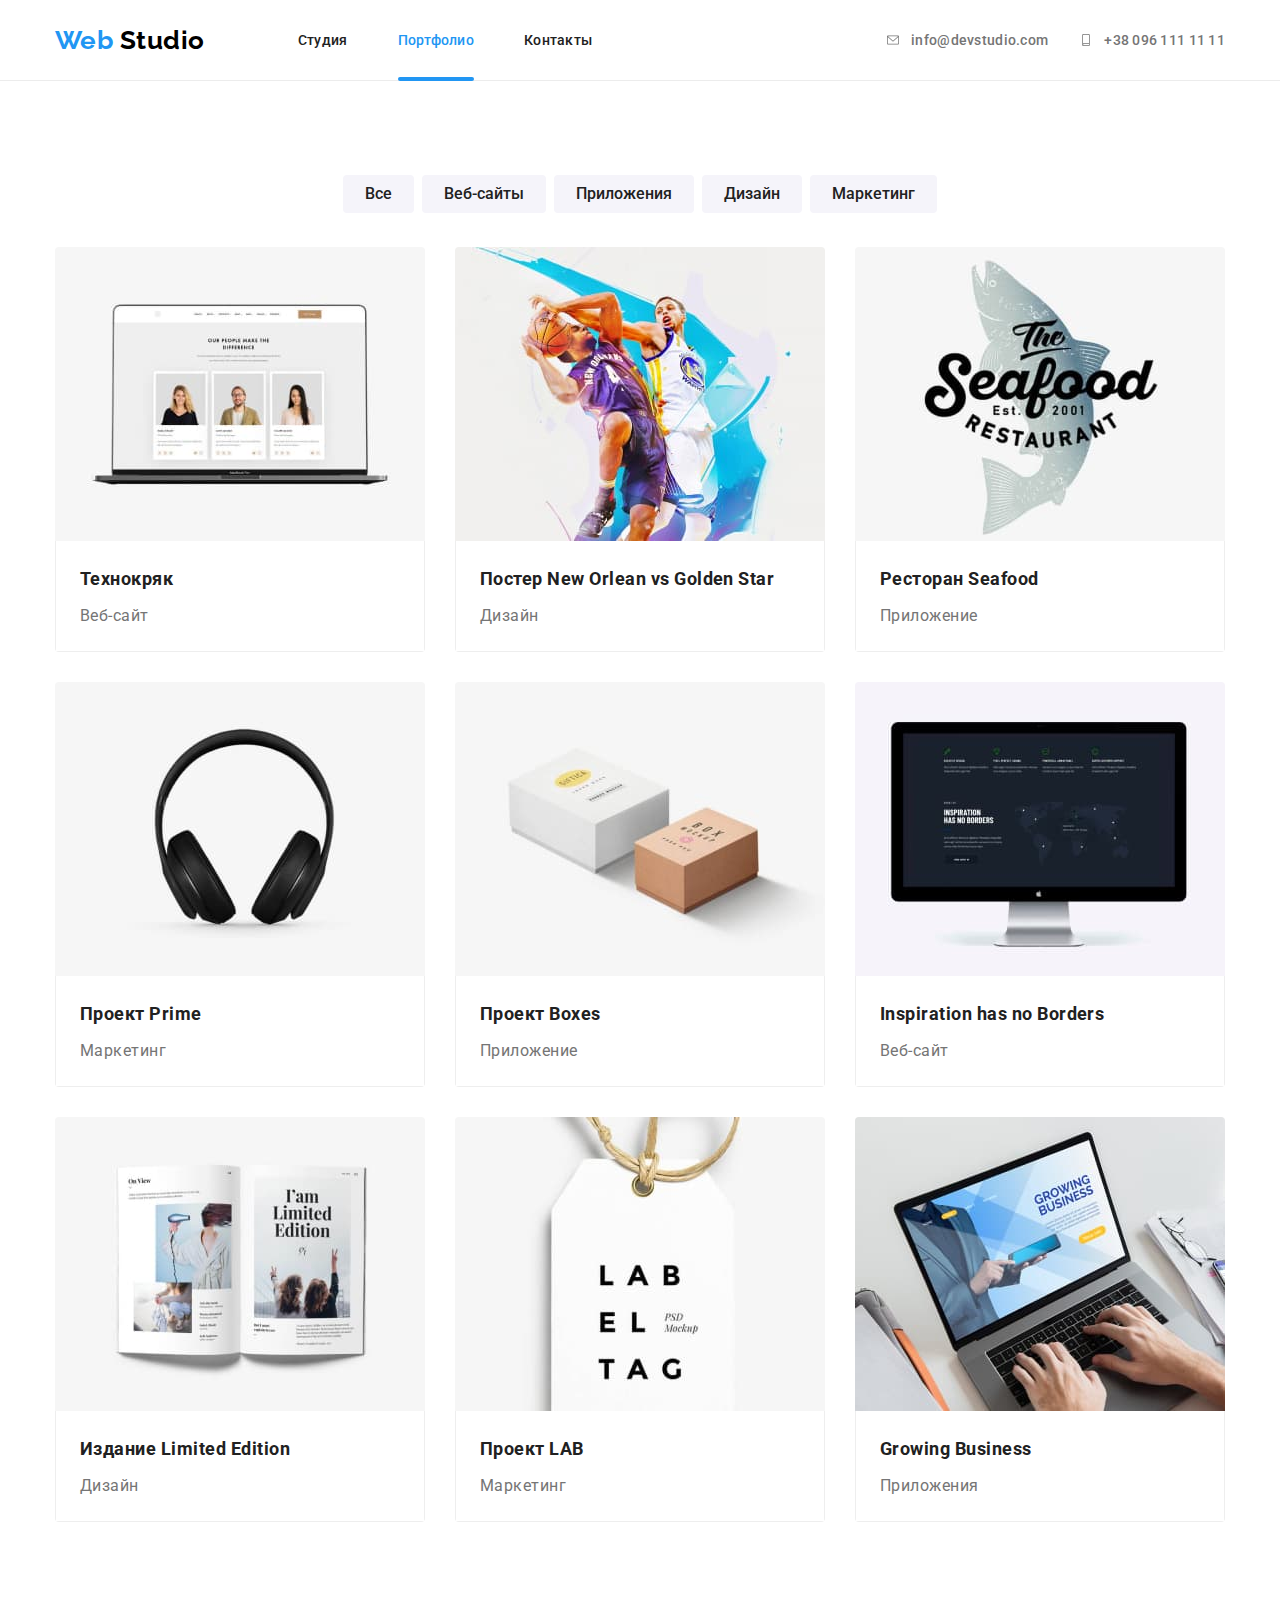
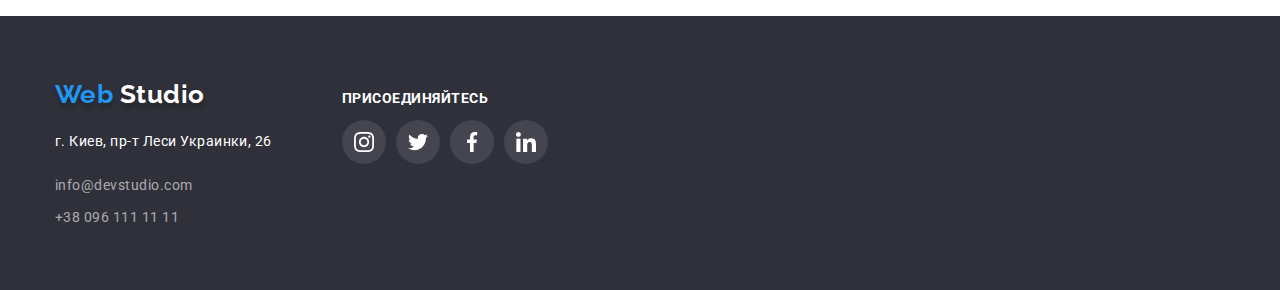
==== portfolio.html @ f33484fe "it is temporary" ====
<!DOCTYPE html>
<html lang="ru">
	<head>
		<meta charset="UTF-8" />
		<meta name="viewport" content="width=device-width, initial-scale=1.0" />
		<meta http-equiv="X-UA-Compatible" content="ie=edge" />
		<title>Portfolio Web Studio</title>
		<!-- <link rel="stylesheet" href="./css/normalize.css" /> -->
		<link rel="stylesheet" href="./css/normalize.css" />
		<link rel="stylesheet" href="./css/style.css" />
		<link
			href="https://fonts.googleapis.com/css2?family=Raleway:wght@700&family=Roboto:wght@400;500;700;900&display=swap"
			rel="stylesheet"
		/>
		<link rel="stylesheet" href="https://cdnjs.cloudflare.com/ajax/libs/animate.css/4.1.1/animate.min.css" />
	</head>
	</head>
	<body>
		<!---================== Header ==================--->
		<header class="header-section">
			<div class="container">
				<nav class="maine-nav">
					<a href="index.html" class="logo">
						<span class="logo-accent">Web</span>
						Studio
					</a>
					<!---==================Info ==================--->
					<ul class="site-nav list">
						<li>
							<a href="index.html" class="link">Студия</a>
						</li>
						<li>
							<a href="portfolio.html" class="link current">Портфолио</a>
						</li>
						<li>
							<a href="/" aria-label="Контакты" class="link">Контакты</a>
						</li>
					</ul>

					<!---================== Contact ==================--->
					<address class="address">
						<ul class="address list">
							<li class="address-item">
								<!-- <img src="./img/nav-adress/envelope-hover.svg" alt="mailto" /> -->
								<a href="mailto:info@devstudio.com" target="_blank" rel="noopener noreferrer" class="link">
									<svg class="address-item-icon envelope-hover" width="16" height="12">
										<use href="./img/iconmoon/sprite.svg#icon-envelope-hover"></use>
									</svg>
									info@devstudio.com
								</a>
							</li>
							<li class="address-item">
								<!-- <img src="./img/nav-adress/smartphone.svg" alt="phone" /> -->
								<a href="tel:+380961111111" target="_blank" rel="noopener noreferrer" class="link">
									<svg class="address-item-icon" width="16" height="12">
										<use href="./img/iconmoon/sprite.svg#icon-smartphone"></use>
									</svg>
									+38 096 111 11 11
								</a>
							</li>
						</ul>
					</address>
				</nav>
			</div>
		</header>

		<!--===================Saite nav===================-->
		<main>
			<section class="portfolio section">
				<div class="container">
					<h1 class="visually-hidden">Портфолио</h1>
					<ul class="portfolio-filter list">
						<li><button type="button" class="portfolio-button">Все</button></li>
						<li><button type="button" class="portfolio-button">Веб-сайты</button></li>
						<li><button type="button" class="portfolio-button">Приложения</button></li>
						<li><button type="button" class="portfolio-button">Дизайн</button></li>
						<li><button type="button" class="portfolio-button">Маркетинг</button></li>
					</ul>

					<!----project hero---->
					<ul class="portfolio-projects list">
						<li class="portfolio-card">
							<a class="portfolio-card-link link" href="#" target="_blank" rel="noopener noreferrer">
								<div class="overlay-box">
									<img src="./img/portfolio/notebook.jpg" alt="notebook" width="370" height="294" class="link" />
								<div class="overlay-project-information">
									<p class="overlay-project-information-text">
									Технокряк это современная площадка распространения коронавируса. Компании используют эту платформу для цифрового шпионажа и атак на защищённые сервера конкурентов.
									</p>
								</div>
								</div>
								<div class="portfolio-project-information">
									<h2>Технокряк</h2>
									<p>Веб-сайт</p>
								</div>
							</a>
						</li>
						<li class="portfolio-card">
							<a class="portfolio-card-link link" href="#" target="_blank" rel="noopener noreferrer">
								<div class="overlay-box">
								<img src="./img/portfolio/poster.jpg" alt="poster" width="370" class="link" />
								<div class="overlay-project-information">
									<p class="overlay-project-information-text">
									Технокряк это современная площадка распространения коронавируса. Компании используют эту платформу для цифрового шпионажа и атак на защищённые сервера конкурентов.
									</p>
								</div>
								</div>
								<div class="portfolio-project-information">
									<h2>
										Постер
										<span lang="en">New Orlean vs Golden Star</span>
									</h2>
									<p>Дизайн</p>
								</div>
							</a>
						</li>
						<li class="portfolio-card">
							<a class="portfolio-card-link link" href="#" target="_blank" rel="noopener noreferrer">
								<div class="overlay-box">
								<img src="./img/portfolio/seafood.jpg" alt="seafood" width="370" class="link" />
								<div class="overlay-project-information">
									<p class="overlay-project-information-text">
									Технокряк это современная площадка распространения коронавируса. Компании используют эту платформу для цифрового шпионажа и атак на защищённые сервера конкурентов.
									</p>
								</div>
								</div>
								<div class="portfolio-project-information">
									<h2>
										Ресторан
										<span lang="en">Seafood</span>
									</h2>
									<p>Приложение</p>
								</div>
							</a>
						</li>
						<li class="portfolio-card">
							<a class="portfolio-card-link link" href="#" target="_blank" rel="noopener noreferrer">
								<div class="overlay-box">
								<img src="./img/portfolio/prime.jpg" alt="prime" width="370" class="link" />
								<div class="overlay-project-information">
									<p class="overlay-project-information-text">
									Технокряк это современная площадка распространения коронавируса. Компании используют эту платформу для цифрового шпионажа и атак на защищённые сервера конкурентов.
									</p>
								</div>
								</div>
								<div class="portfolio-project-information">
									<h2>
										Проект
										<span lang="en">Prime</span>
									</h2>
									<p>Маркетинг</p>
								</div>
							</a>
						</li>
						<li class="portfolio-card">
							<a class="portfolio-card-link link" href="#" target="_blank" rel="noopener noreferrer">
								<div class="overlay-box">
								<img src="./img/portfolio/boxes.jpg" alt="boxes" width="370" class="link" />
								<div class="overlay-project-information">
									<p class="overlay-project-information-text">
									Технокряк это современная площадка распространения коронавируса. Компании используют эту платформу для цифрового шпионажа и атак на защищённые сервера конкурентов.
									</p>
								</div>
								</div>
								<div class="portfolio-project-information">
									<h2>
										Проект
										<span lang="en">Boxes</span>
									</h2>
									<p>Приложение</p>
								</div>
							</a>
						</li>
						<li class="portfolio-card">
							<a class="portfolio-card-link link" href="#" target="_blank" rel="noopener noreferrer">
								<div class="overlay-box">
								<img src="./img/portfolio/solutions.jpg" alt="solutions" width="370" class="link" />
								<div class="overlay-project-information">
									<p class="overlay-project-information-text">
									Технокряк это современная площадка распространения коронавируса. Компании используют эту платформу для цифрового шпионажа и атак на защищённые сервера конкурентов.
									</p>
								</div>
								</div>
								<div class="portfolio-project-information">
									<h2><span lang="en">Inspiration has no Borders</span></h2>
									<p>Веб-сайт</p>
								</div>
							</a>
						</li>
						<li class="portfolio-card">
						<a class="portfolio-card-link link" href="#" target="_blank" rel="noopener noreferrer">
								<div class="overlay-box">
								<img src="./img/portfolio/limited.jpg" alt="limited-edition" width="370" class="link" />
							<div class="overlay-project-information">
									<p class="overlay-project-information-text">
									Технокряк это современная площадка распространения коронавируса. Компании используют эту платформу для цифрового шпионажа и атак на защищённые сервера конкурентов.
									</p>
								</div>
								</div>
								<div class="portfolio-project-information">
									<h2>
										Издание
										<span lang="en">Limited Edition</span>
									</h2>
									<p>Дизайн</p>
								</div>
							</a>
						</li>
						<li class="portfolio-card">
						<a class="portfolio-card-link link" href="#" target="_blank" rel="noopener noreferrer">
								<div class="overlay-box">
								<img src="./img/portfolio/lab.jpg" alt="project-lab" width="370" class="link" />
								<div class="overlay-project-information">
									<p class="overlay-project-information-text">
									Технокряк это современная площадка распространения коронавируса. Компании используют эту платформу для цифрового шпионажа и атак на защищённые сервера конкурентов.
									</p>
								</div>
								</div>
								<div class="portfolio-project-information">
									<h2>
										Проект
										<span lang="en">LAB</span>
									</h2>
									<p>Маркетинг</p>
								</div>
							</a>
						</li>
						<li class="portfolio-card">
							<a class="portfolio-card-link link" href="#" target="_blank" rel="noopener noreferrer">
								<div class="overlay-box">
								<img src="./img/portfolio/growing.jpg" alt="g0rowing-business" width="370" class="link" />
								<div class="overlay-project-information">
									<p class="overlay-project-information-text">
									Технокряк это современная площадка распространения коронавируса. Компании используют эту платформу для цифрового шпионажа и атак на защищённые сервера конкурентов.
									</p>
								</div>
								</div>
								<div class="portfolio-project-information">
									<h2>
										<span lang="en">Growing Business</span>
									</h2>
									<p>Приложения</p>
								</div>
							</a>
						</li>
					</ul>
				</div>
			</section>
		</main>
		<!--============= Footer ==============-->
		<footer class="footer-section">
			<div class="container footer-flexbox">
				<div class="footer-information footer-flexbox">
					<div class="footer-contacts-block">
						<a href="index.html" class="footer-logo">
							<span class="footer-logo-accent">Web</span>
							Studio
						</a>

						<!---============ Address =============--->
						<address class="footer-adress location-adress">
							<p>г. Киев, пр-т Леси Украинки, 26</p>
						</address>

						<address class="footer-adress">
							<ul class="footer-contacts list">
								<li class="footer-contacts adress">
									<a href="mailto:info@devstudio.com" target="_blank" rel="noopener noreferrer" class="link">
										info@devstudio.com
									</a>
								</li>

								<li class="footer-contacts adress">
									<a href="tel:+380961111111" class="link">+38 096 111 11 11</a>
								</li>
							</ul>
						</address>
					</div>
					<div class="footer-contacts-block">
						<p class="call-to-action">присоединяйтесь</p>
						<ul class="footer-contacts-social-link list">
							<li class="footer-social-links-item">
								<a href="" class="link">
									<img src="./img/footer-social-link/instagram.svg" alt="" />
								</a>
							</li>
							<li class="footer-social-links-item">
								<a href="" class="link">
									<img src="./img/footer-social-link/twitter.svg" alt="" />
								</a>
							</li>
							<li class="footer-social-links-item">
								<a href="" class="link">
									<img src="./img/footer-social-link/facebook.svg" alt="" />
								</a>
							</li>
							<li class="footer-social-links-item">
								<a href="" class="link">
									<img src="./img/footer-social-link/linkedin.svg" alt="" />
								</a>
							</li>
						</ul>
					</div>
				</div>
			</div>
		</footer>
		<script src="./js/modal.js"></script>
	</body>
</html>
---- css/style.css ----
/* цвет основного текста #757575 */
/* вторичный цвет текста rgba(117, 117, 117, 1) */
/* цвет текста для футер-адрес rgba(255, 255, 255, 0.6 */
/* цвет фона футер #2F303A */
/* цвет фона вторичный #F5F4FA */
/* белый #FFFFFF */
/* черный #000000 */
/* jbsfHzdCypFgKQ8 */

:root {
	--card-shadow: 0px 2px 1px -1px rgba(0, 0, 0, 0.2),
    0px 1px 1px 0px rgba(0, 0, 0, 0.14), 0px 1px 3px 0px rgba(0, 0, 0, 0.12);
	
	--bg-color-overlay: #C4C4C4;
	--primary-title-color: #212121;
	--primary-text-color: rgba(117, 117, 117, 1);
	--primary-white-color: #ffffff;
	--primary-black-color: #000000;
	--secondary-bg-color: #f5f4fa;
	--footer-bg-color: #2f303a;
	--accent-color: #2196f3;
	--primary-icons-color: #afb1b8;
	--card-set-gap: 20px;
	--start-color: blue;
 	--end-color: red;
	--bg-overlay: rgba(47, 48, 58, 0.4);
	--portfolio-card-shadow: 0px 1px 1px rgba(0, 0, 0, 0.12), 0px 4px 4px rgba(0, 0, 0, 0.06), 1px 4px 6px rgba(0, 0, 0, 0.16);

	/* 
	   RB4vGKR9mpfhzQS
	   32S8547r 
	*/
}

/* =====================Global css properties===================== */
html {
	box-sizing: border-box;
}

*,
*::before,
*::after {
	box-sizing: inherit;
}

/* =====================body===================== */
body {
	font-family: "Roboto", sans-serif;
	letter-spacing: 0.03em;
	scroll-behavior: smooth;
	color: var(--primary-title-color);
	background-color: var(--primary-white-color);
}

/* =====================Rules for reseting properties===================== */
.link {
	text-decoration: none;
}

.list {
	margin: 0;
	padding: 0;
	list-style: none;
}

.section {
	padding-top: 94px;
	padding-bottom: 94px;
}


/* =====================Container===================== */
.container {
	width: 1200px;
	padding-right: 15px;
	padding-left: 15px;
	margin-right: auto;
	margin-left: auto;
	/* outline: 2px solid green; */
}

/* =====================Logo Web===================== */
.logo {
	font-family: Raleway;
	font-style: normal;
	font-weight: 700;
	font-size: 26px;
	line-height: 1.192;
	margin-right: 93px;
	/* outline: 1px solid green; */

	/* identical to box height */
	text-decoration: none;
	color: var(--primary-black-color);
	/* shadow btn */
	animation-duration: 1000ms;
	animation-iteration-count: 1;
}

.logo:hover {
	text-shadow: 0px 4px 4px rgba(0, 0, 0, 0.25);
}

.logo-accent {
	color: var(--accent-color);
}

/* =====================Navigation site===================== */

.header-section {
	border-bottom: 1px solid #ececec;
}

.header-section {
		/* position: fixed;
		width: 100%;
		background-color: rgba(226, 226, 226, 0.5);
		z-index: 1; */
}
/* =====================Nav-Header===================== */
.maine-nav {
	display: flex;
	align-items: center;
}

.maine-nav a {
	margin-bottom: 0;
}

.site-nav .link {
	display: block;
	padding-top: 32px;
 	padding-bottom: 32px;
	
	font-weight: 500;
	font-size: 14px;
	line-height: 1.142;
	letter-spacing: 0.02em;

	color: var(--primary-title-color);
	transition: color 250ms cubic-bezier(0.4, 0, 0.2, 1);
	animation-duration: 1000ms;
	animation-iteration-count: 1;
}

.site-nav {
	display: flex;
	
}

.site-nav .current {
	position: relative;
	color: var(--accent-color);
}

.site-nav .current::after {
	content: " ";
	position: absolute;
	bottom: -1px;
	left: 0;
	width: 100%;
	height: 4px;
	border-radius: 2px;

	background-color: var(--accent-color);
	
}

.site-nav li:not(:last-child) {
	margin-right: 50px;
}

.site-nav .link:hover,
.site-nav .link:focus {
	color: var(--accent-color);
	cursor: pointer;
}


/* =====================Adress site=====================  */
.address a {
	display: inline-flex;
	align-items: center;
	padding-top: 32px;
	padding-bottom: 32px;

	font-family: Roboto;
	font-style: normal;
	font-weight: 500;
	font-size: 14px;
	line-height: 1.142;
	letter-spacing: 0.02em;
	/* outline: 1px solid rgb(74, 165, 0); */
	
	transition: color 250ms cubic-bezier(0.4, 0, 0.2, 1);
	color: var(--primary-text-color);
}

.address-item-icon {
	fill: currentColor;
	margin-right: 10px;
	
}


.address {
	display: flex;
	margin-left: auto;
}


.address .list li:not(:last-child) {
	margin-right: 30px;
}

.address-item .link:hover,
.address-item .link:focus {
	color: var(--accent-color);
	cursor: pointer;	
}

/* ===================Hero-section=================== */

.hero-section {
	text-align: center;
}
.hero-section img {
	display: block;
}

.overlay {
	max-width: 1600px;
	height: 600px;
	margin-left: auto;
	margin-right: auto;
	background-color: var(--bg-color-overlay);
	background-image: linear-gradient(
	to right,
	var(--bg-overlay),
	var(--bg-overlay)),
	url("../img/img-overlay/head-img.jpg");
	background-repeat: no-repeat;
	background-position: center;
	background-size: cover;
	filter: drop-shadow(0px 4px 4px rgba(0, 0, 0, 0.25));
}

.hero-flexbox {
	display: flex;
	align-items: center;
}

.hero-title {	
	margin-right: auto;
	margin-left: auto;
	margin-top: 0;
	margin-bottom: 30px;
	max-width: 696px;


	font-family: Roboto;
	font-style: normal;
	font-weight: 900;
	font-size: 44px;
	line-height: 1.363;

	/* or 136% */
	letter-spacing: 0.06em;
	text-transform: uppercase;

	/* text-shadow: 0px 4px 4px rgba(0, 0, 0, 0.25); */

	color: var(--primary-white-color);
}

/* ====================Hero-button==================== */
.hero-button {
	font-family: Roboto;
	font-style: normal;
	font-weight: 700;
	font-size: 16px;
	line-height: 1.875;

	/* identical to box height, or 187% */
	letter-spacing: 0.06em;

	border: transparent;
	transition: transform 250ms cubic-bezier(0.4, 0, 0.2, 1);
	cursor: pointer;

	color: var(--primary-white-color);
}

.hero-button {
	padding-top: 10px;
	padding-right: 32px;
	padding-bottom: 10px;
	padding-left: 32px;

	box-shadow: 0px 4px 4px rgba(0, 0, 0, 0.15);
	border-radius: 4px;
	background: var(--accent-color);

	min-width: 200px;
	min-height: 50px;
}

/* ====================visually-hidden==================== */
.visually-hidden {
	position: absolute !important;
	clip: rect(1px 1px 1px 1px);
	/* IE6, IE7 */
	clip: rect(1px, 1px, 1px, 1px);
	padding: 0 !important;
	border: 0 !important;
	height: 1px !important;
	width: 1px !important;
	overflow: hidden;
}



/* ==================================Features==================== */
/* ==================================Advantages-features==================== */

.section-advantages {
	padding-top: 94px;
}

.advantages-features {
	display: flex;
	flex-wrap: wrap;
}

.advantages-info {
	margin-right: 30px;
	
}

.advantages-info {
	width: calc((100% - 30px * 3) / 4);
}

.advantages-icon {
	width: 70px;
	height: 70px;
}

.advantages-icon-place {
	display: flex;
	align-items: center;
	justify-content: center;
	border-radius: 4px;

	width: 270px;
	height: 120px;
	
	background-color: var(--secondary-bg-color);
	filter: drop-shadow(0px 2px 2px rgba(0, 0, 0, 0.20));
}

.advantages-info h3 {

	margin-top: 30px;
	margin-bottom: 10px;

	font-family: Roboto;
	font-style: normal;
	font-weight: 700;
	font-size: 14px;
	line-height: 1.142;
	text-transform: uppercase;

	color: var(--primary-title-color);
}
.advantages-info p {
	margin-top: 0;
	margin-bottom: 0;

	font-weight: 400;
	font-size: 14px;
	line-height: 1.714;

	/* or 171% */

	color: var(--primary-text-color);
}
.advantages-info:nth-child(4n) {
	margin-right: 0;
}

/* ===============Duties link==============  */
.duties .title-attachment {

	margin-top: 0;
	margin-bottom: 50px;
	font-weight: 700;
	font-size: 36px;
	line-height: 1.167;
	text-align: center;

	color: var(--primary-title-color);

}

.title-attachment {
	margin-top: 0;
	margin-bottom: 50px;

	font-weight: 700;
	font-size: 36px;
	line-height: 1.167;
	text-align: center;
	

	color: var(--primary-title-color);

}

.duties-work {
	display: flex;
	flex-wrap: wrap;
}

.duties-solutions {
	margin-right: 30px;
}

.duties-solutions:nth-child(3n) {
	margin-right: 0;
}
.duties-solutions:nth-last-child(-n + 3) {
	margin-bottom: 0;	
}

/* ===================Our team==================== */
.section-our-team {
	background: var(--secondary-bg-color);
}


.team-member-information {
	padding-top: 30px;
	padding-bottom: 30px;
}

.our-team-personal {
	display: flex;
	flex-wrap: wrap;
}
/* ===================Our team card==================== */
.our-team-card:not(:nth-child(4n)) {
	margin-right: 30px;
}
.our-team-card {
	width: calc((100% - 30px * 3) / 4);
	border-radius: 0px 0px 4px 4px;;
	background: var(--primary-white-color);
	box-shadow: 0px 1px 3px rgba(0, 0, 0, 0.12), 0px 1px 1px rgba(0, 0, 0, 0.14), 0px 2px 1px rgba(0, 0, 0, 0.2);
}

.our-team-card h3 {
	font-family: Roboto;													
	font-style: 400;
	font-weight: 500;
	font-size: 16px;
	line-height: 1.187;

	/* identical to box height */
	text-align: center;

	color: var(--primary-title-color);
}

.our-team-card h3 {
	margin-top: 0;
	margin-bottom: 10px;
}

.our-team-card img {
	display: block;
}

.our-team-card p {
	font-weight: 400;
	font-size: 16px;
	line-height: 1.187;

	/* identical to box height */
	text-align: center;

	color: var(--primary-text-color);
}

.our-team-card p {
	margin-top: 0;
	margin-bottom: 16px;
}

/* ==============Our-team-title============== */
.our-team-title {
	margin-top: 0;
	margin-bottom: 50px;
	font-family: Roboto;
	font-style: normal;
	font-weight: 700;
	font-size: 36px;
	line-height: 1.167;
	text-align: center;
	color: var(--primary-title-color);
}

/* ===============Our-team-social-link=============== */
.our-team-social-link {
	display: flex;
	justify-content: center;
	border-radius: 50%;
}

.our-team-social-link-icon {
	fill: currentColor;
}

.our-team-social-link-list {
	margin-right: 10px;
	
}

.our-team-social-link-list:nth-child(4n) {
	margin-right: 0;
}

/* ============Social-link-list============ */
.social-link-list-svg {
	display: flex;
	justify-content: center;
	align-items: center;
	flex-wrap: wrap;

	color: var(--primary-icons-color);
	background-color: var(--primary-white-color);
	width: 44px;
	height: 44px;
	border-radius: 50px;
	transition: color 250ms cubic-bezier(0.4, 0, 0.2, 1), background-color 250ms cubic-bezier(0.4, 0, 0.2, 1);
}

.social-link-list-svg:hover,
.social-link-list-svg:focus {
	background-color: var(--accent-color);
	color: var(--primary-white-color);
	width: 44px;
	height: 44px;
	border-radius: 50px;
	transition: 0.2s;
}


/* =====================Regular-customers===================== */

.regular-customers-section {
	padding-top: 95px;
	padding-bottom: 91px;
}

.regular-customers-blank img {
	display: block;
}

.regular-customers-blank a:hover,
.regular-customers-blank a:focus {
	color: var(--accent-color);
	border-color: var(--accent-color);
	
}

.regular-customers-blank a {
	display: flex;
	justify-content: center;
	align-items: center;
	width: 170px;
	height: 90px;
	color: var(--primary-icons-color);
	
	transition: color 250ms cubic-bezier(0.4, 0, 0.2, 1);
	border-radius: 4px;
	border: 1px solid var(--primary-icons-color);
}

.regular-customers-blank-list-linked {
	fill: currentColor;
}

.regular-customers-section-title {
	margin-top: 0;
	margin-bottom: 50px;
	font-weight: 700;
	font-size: 36px;
	line-height: 1.166;

	text-align: center;

	color: var(--primary-title-color);
}

.regular-customers-blank {
	display: flex;
	flex-wrap: wrap;
}

.regular-customers-blank li {
	width: calc((100% - 30px * 5) / 6 );
}

.regular-customers-blank li:not(:nth-child(6n)) {
	margin-right: 30px;
}

/* =====================Footer===================== */
.footer-section {
	display: block;
	padding-top: 60px;
	padding-bottom: 60px;
	background-color: var(--footer-bg-color);
}

.footer-information {
	display: flex;
	align-items: baseline;
}
.footer-contacts-block {
	/* width: calc((100% - 30px) / 2); */
	margin-right: 70px;
}
/* =====================footer logo===================== */
.footer-logo {
	display: block;
	font-family: Raleway;
	font-style: normal;
	font-weight: 700;
	font-size: 26px;
	line-height: 1.192;
	text-decoration: none;
	
	margin-bottom: 20px;

	/* identical to box height */
	text-shadow: 0px 4px 4px rgba(0, 0, 0, 0.25);
	color: var(--primary-white-color);
}
.footer-logo-accent {
	
	color: var(--accent-color);
}

.footer-logo:hover,
.footer-logo:focus {
	text-shadow: 0px 4px 4px var(--accent-color);
}


/* ======================Footer background====================== */

.footer-social-links-item:not(:last-child) {
	margin-right: 10px;
}

.footer-contacts-social-link img {
	display: block;
}
.footer-contacts-social-link {
	display: flex;
}

.footer-contacts-social-link a {
	justify-content: center;
	align-items: center;
	display: flex;
	width: 44px;
	height: 44px;
	border-radius: 50%;

	transition: color 250ms cubic-bezier(0.4, 0, 0.2, 1), background-color 250ms cubic-bezier(0.4, 0, 0.2, 1);

	background: rgba(255, 255, 255, 0.1);
	color: var(--primary-white-color);
}

.footer-contacts-social-link a:hover,
.footer-contacts-social-link a:focus {
	background: var(--accent-color);
}

.footer-social-links-item-icon {
	fill: currentColor;
}

/* ======================Footer location====================== */
.footer-adress p {
	font-style: normal;
	margin-top: 0;
	margin-bottom: 20px;
	font-weight: 400;
	font-size: 14px;
	line-height: 1.714;

	/* or 171% */
	color: var(--primary-white-color);
}

/* ======================Footer adress====================== */
.footer-contacts .link {
	font-style: normal;
	font-weight: 400;
	font-size: 14px;
	line-height: 1.714;
	transition: color 250ms cubic-bezier(0.4, 0, 0.2, 1), background-color 250ms cubic-bezier(0.4, 0, 0.2, 1);
	/* or 171% */
	color: rgba(255, 255, 255, 0.6);
}
.footer-contacts a:hover,
.footer-contacts a:focus {
	color: var(--accent-color);
}

.footer-contacts li:not(:last-child) {
	margin-bottom: 8px;
}

.call-to-action {
	font-weight: 700;
	font-size: 14px;
	line-height: 16px;
	text-transform: uppercase;
	color: var(--primary-white-color);
}

/*====================== Portfolio-card page ======================*/
/*===================== Section-button =====================*/
.section-button {
	margin-top: 94px;
}

/* ================Portfolio-filter list================ */
.portfolio-filter button {
	padding-top: 6px;
	padding-right: 22px;
	padding-bottom: 6px;
	padding-left: 22px;
	border: transparent;
	border-radius: 4px;

	/* font-family: inherit; */
	font-weight: 500;
	font-size: 16px;
	line-height: 1.62;

	cursor: pointer;
	
	color: var(--primary-title-color);
	background-color: var(--secondary-bg-color);

	border-radius: 4px;	
	transition: color 250ms cubic-bezier(0.4, 0, 0.2, 1), background-color 250ms cubic-bezier(0.4, 0, 0.2, 1), box-shadow 250ms cubic-bezier(0.4, 0, 0.2, 1);
}

.portfolio-filter {
	display: flex;
	justify-content: center;
	margin-bottom: 34px;
}

.portfolio-filter li:not(:last-child) {
	margin-right: 8px;
}

.portfolio-filter button:hover,
.portfolio-filter button:focus {
	box-shadow: 0px 1px 1px rgba(0, 0, 0, 0.12), 0px 4px 4px rgba(0, 0, 0, 0.06), 1px 4px 6px rgba(0, 0, 0, 0.16);

	background-color: var(--accent-color);
	color: var(--primary-white-color);
}


/* ====================Portfolio-card==================== */ 
.portfolio-card {
	overflow: hidden;
	border-radius: 4px;
	
}
.portfolio-card {
	width: calc((100% - 60px) / 3);
	margin-right: 30px;
	margin-bottom: 30px;
	cursor: pointer;
	transition: box-shadow 250ms cubic-bezier(0.4, 0, 0.2, 1);
}
.portfolio-card:nth-child(3n) {
	margin-right: 0;
}
.portfolio-card:nth-last-child(-n + 3) {
	margin-bottom: 0;
}

.portfolio-card:hover,
.portfolio-card:focus-within {
	box-shadow: 0px 1px 1px rgba(0, 0, 0, 0.12), 0px 4px 4px rgba(0, 0, 0, 0.06), 1px 4px 6px rgba(0, 0, 0, 0.16);
}

/* ====================Backdrop==================== */
.modal-backdrop {
	position: fixed;

	top: 0;
	left: 0;

	width: 100%;
	height: 100%;

	background: rgba(0, 0, 0, 0.2);

	opacity: 1;
	transition: opacity 250ms cubic-bezier(0.4, 0, 0.2, 1);
}

.modal-backdrop.is-hidden {
	opacity: 0;
	pointer-events: none;
}

.modal {
	position: absolute;

	top: 50%;
	left: 50%;

	width: 528px;
	height: 581px;

	background-color: var(--primary-white-color);
	box-shadow: 0px 1px 3px rgba(0, 0, 0, 0.12), 0px 1px 1px rgba(0, 0, 0, 0.14), 0px 2px 1px rgba(0, 0, 0, 0.2);
	border-radius: 4px;

	transform: translate(-50%, -50%) scale(1);
	transition: transform 250ms cubic-bezier(0.4, 0, 0.2, 1);
}

.modal-backdrop.is-hidden .modal {
	transform: translate(-50%, -50%) scale(0.9);
}

.close-button {
	position: absolute;
	top: 8px;
	right: 8px;

	width: 30px;
	height: 30px;

	background-color: var(--primary-white-color);
	border: 1px solid rgba(0, 0, 0, 0.1);
	border-radius: 50px;

	cursor: pointer;

	outline: 0;

	transition: background-color 250ms cubic-bezier(0.4, 0, 0.2, 1);
}

.close-button:hover,
.close-button:focus,
.close-button:active {
	background-color: var(--secondary-bg-color);
}

.close-button-icon {
	width: 11px;
	height: 11px;
}


/* ====================Portfolio-projects==================== */

.portfolio-projects {
	display: flex;
	flex-wrap: wrap;
}

.portfolio-project-information {
	padding-left: 24px;
	padding-bottom: 20px;
	padding-right: 24px;
	padding-top: 20px;

	border-right: 1px solid #eeeeee;
	border-bottom: 1px solid #eeeeee;
	border-left: 1px solid #eeeeee;
}

.portfolio-projects img {
	display: block;
	max-width: 100%;
	height: auto;
	/* outline: 1px solid green; */
}

/* ====================Portfolio-project-information==================== */

.portfolio-project-information h2 {
	margin-top: 0;
	margin-bottom: 4px;
	font-weight: 700;
	font-size: 18px;
	line-height: 2;

	/* identical to box height, or 200% */

	color: var(--primary-title-color);
}


.portfolio-project-information p {
	margin-bottom: 0;
	margin-top: 0;
	font-weight: 400;
	font-size: 16px;
	line-height: 1.875;

	/* identical to box height, or 187% */

	color: var(--primary-text-color);

}

/*======================Portfolio - Overlay======================*/

.overlay-box {
	position: relative;

	overflow: hidden;
	width: 100%;	
}

.overlay-project-information-text {
	margin: 0;
}

.overlay-project-information {
	position: absolute;
	top: 0;
	left: 0;

	width: 100%;
	height: 100%;

	display: flex;

	padding: 63px 24px;
	transition: transform 250ms cubic-bezier(0.4, 0, 0.2, 1);
	transform: translateY(100%);

	font-weight: 400;
	font-size: 18px;
	line-height: 1.567;

	color: var(--primary-white-color);
	background-color: rgba(33, 150, 243, 0.9);
}

.portfolio-card .portfolio-card-link:hover .overlay-project-information,
.portfolio-card .portfolio-card-link:focus .overlay-project-information {
	transform: translateY(0);
}
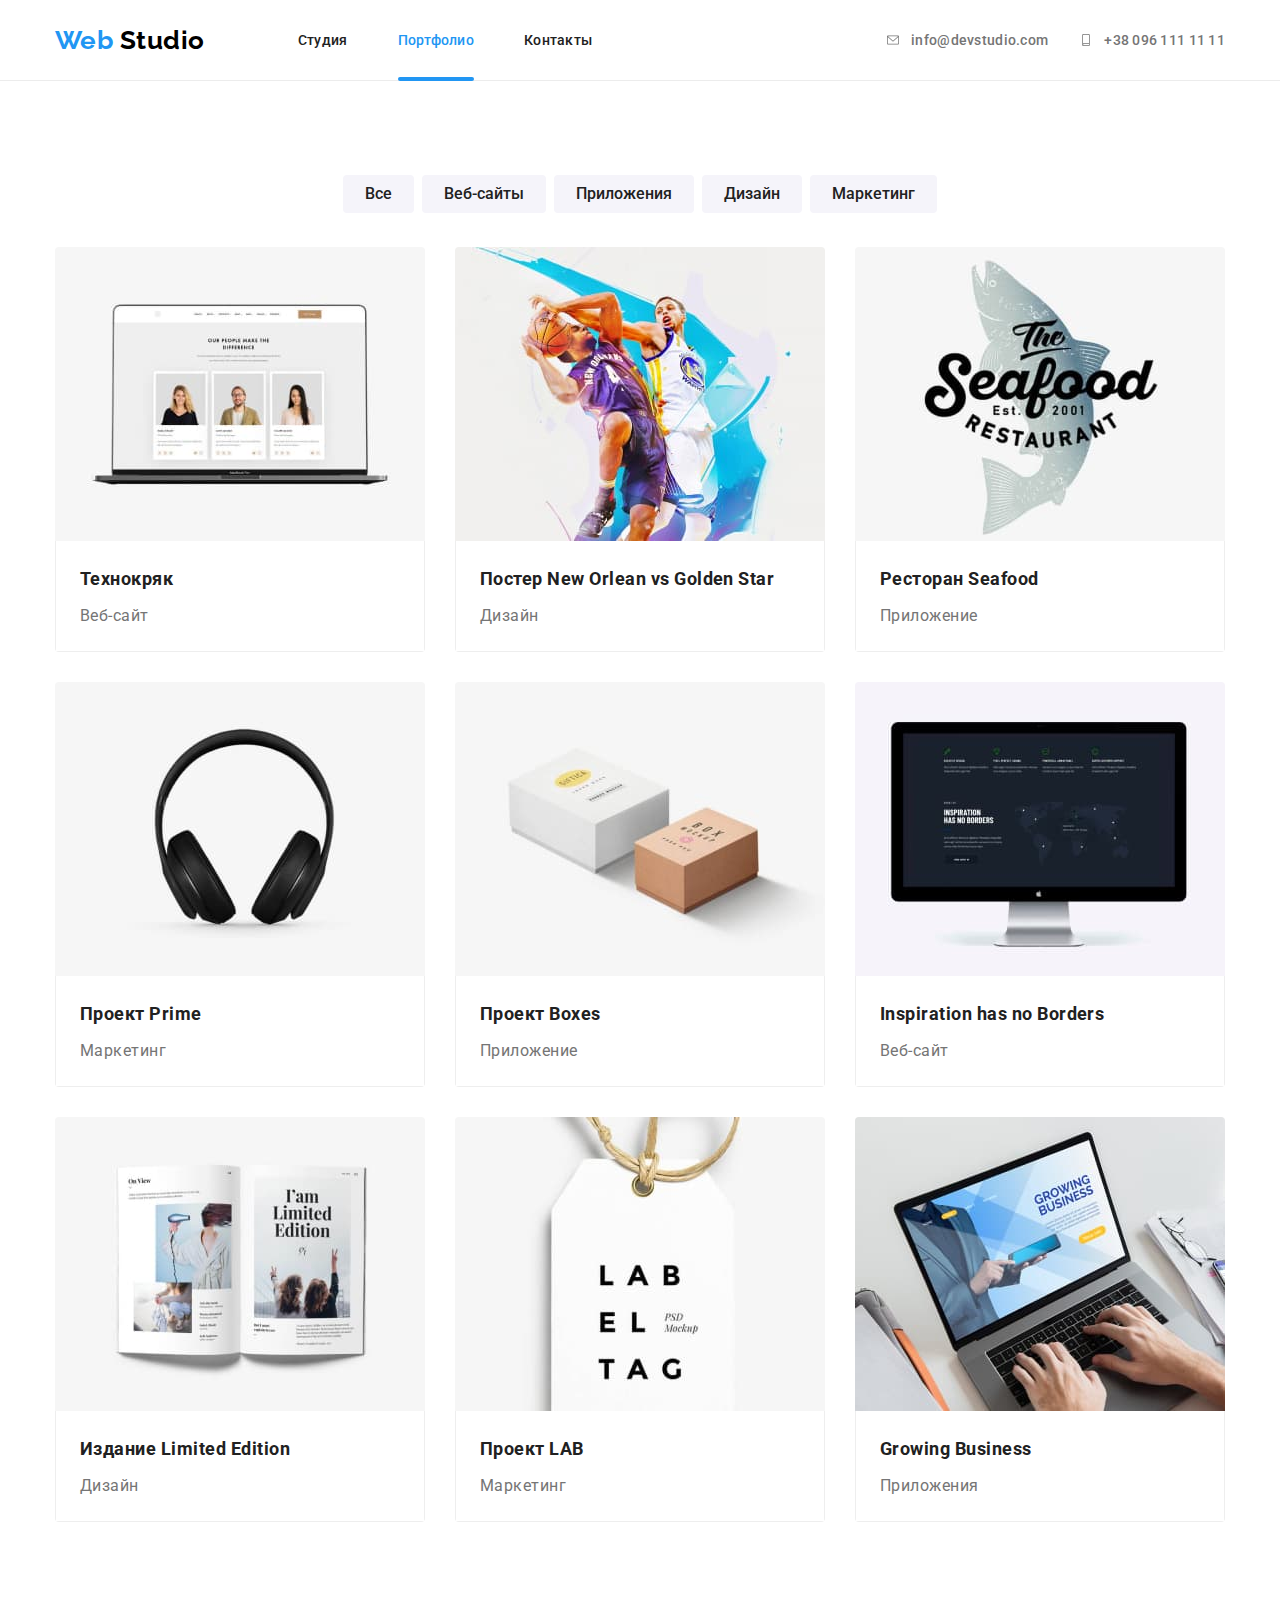
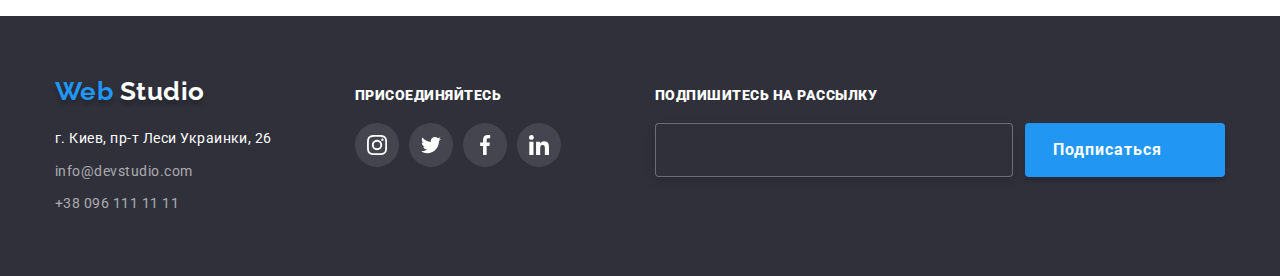
==== commit c1bf4526: "Adding overlay with description for portfolio cards and animation for…" ====
--- a/portfolio.html
+++ b/portfolio.html
@@ -4,36 +4,36 @@
 		<meta charset="UTF-8" />
 		<meta name="viewport" content="width=device-width, initial-scale=1.0" />
 		<meta http-equiv="X-UA-Compatible" content="ie=edge" />
-		<title>Portfolio Web Studio</title>
-		<!-- <link rel="stylesheet" href="./css/normalize.css" /> -->
-		<link rel="stylesheet" href="./css/normalize.css" />
-		<link rel="stylesheet" href="./css/style.css" />
+		<title>Web Studio</title>
 		<link
 			href="https://fonts.googleapis.com/css2?family=Raleway:wght@700&family=Roboto:wght@400;500;700;900&display=swap"
 			rel="stylesheet"
 		/>
+		<link rel="preconnect" href="https://fonts.gstatic.com" />
 		<link rel="stylesheet" href="https://cdnjs.cloudflare.com/ajax/libs/animate.css/4.1.1/animate.min.css" />
-	</head>
+		<!-- <link rel="stylesheet" href="./css/animate.css" /> -->
+		<link rel="stylesheet" href="./css/normalize.css" />
+		<link rel="stylesheet" href="./css/style.css" />
 	</head>
 	<body>
 		<!---================== Header ==================--->
 		<header class="header-section">
 			<div class="container">
 				<nav class="maine-nav">
-					<a href="index.html" class="logo">
+					<a href="index.html" class="logo animate__lightSpeedInRight">
 						<span class="logo-accent">Web</span>
 						Studio
 					</a>
 					<!---==================Info ==================--->
 					<ul class="site-nav list">
 						<li>
-							<a href="index.html" class="link">Студия</a>
+							<a href="index.html" class="animate__lightSpeedInLeft link">Студия</a>
 						</li>
 						<li>
-							<a href="portfolio.html" class="link current">Портфолио</a>
+							<a href="portfolio.html" class="animate__lightSpeedInLeft link current">Портфолио</a>
 						</li>
 						<li>
-							<a href="/" aria-label="Контакты" class="link">Контакты</a>
+							<a href="/" aria-label="Контакты" class="animate__lightSpeedInLeft link">Контакты</a>
 						</li>
 					</ul>
 
@@ -43,7 +43,7 @@
 							<li class="address-item">
 								<!-- <img src="./img/nav-adress/envelope-hover.svg" alt="mailto" /> -->
 								<a href="mailto:info@devstudio.com" target="_blank" rel="noopener noreferrer" class="link">
-									<svg class="address-item-icon envelope-hover" width="16" height="12">
+									<svg class="address-item-icon" width="16" height="12">
 										<use href="./img/iconmoon/sprite.svg#icon-envelope-hover"></use>
 									</svg>
 									info@devstudio.com
@@ -83,11 +83,12 @@
 							<a class="portfolio-card-link link" href="#" target="_blank" rel="noopener noreferrer">
 								<div class="overlay-box">
 									<img src="./img/portfolio/notebook.jpg" alt="notebook" width="370" height="294" class="link" />
-								<div class="overlay-project-information">
-									<p class="overlay-project-information-text">
-									Технокряк это современная площадка распространения коронавируса. Компании используют эту платформу для цифрового шпионажа и атак на защищённые сервера конкурентов.
-									</p>
-								</div>
+									<div class="overlay-project-information">
+										<p class="overlay-project-information-text">
+											Технокряк это современная площадка распространения коронавируса. Компании используют эту платформу
+											для цифрового шпионажа и атак на защищённые сервера конкурентов.
+										</p>
+									</div>
 								</div>
 								<div class="portfolio-project-information">
 									<h2>Технокряк</h2>
@@ -98,12 +99,13 @@
 						<li class="portfolio-card">
 							<a class="portfolio-card-link link" href="#" target="_blank" rel="noopener noreferrer">
 								<div class="overlay-box">
-								<img src="./img/portfolio/poster.jpg" alt="poster" width="370" class="link" />
-								<div class="overlay-project-information">
-									<p class="overlay-project-information-text">
-									Технокряк это современная площадка распространения коронавируса. Компании используют эту платформу для цифрового шпионажа и атак на защищённые сервера конкурентов.
-									</p>
-								</div>
+									<img src="./img/portfolio/poster.jpg" alt="poster" width="370" class="link" />
+									<div class="overlay-project-information">
+										<p class="overlay-project-information-text">
+											Технокряк это современная площадка распространения коронавируса. Компании используют эту платформу
+											для цифрового шпионажа и атак на защищённые сервера конкурентов.
+										</p>
+									</div>
 								</div>
 								<div class="portfolio-project-information">
 									<h2>
@@ -117,12 +119,13 @@
 						<li class="portfolio-card">
 							<a class="portfolio-card-link link" href="#" target="_blank" rel="noopener noreferrer">
 								<div class="overlay-box">
-								<img src="./img/portfolio/seafood.jpg" alt="seafood" width="370" class="link" />
-								<div class="overlay-project-information">
-									<p class="overlay-project-information-text">
-									Технокряк это современная площадка распространения коронавируса. Компании используют эту платформу для цифрового шпионажа и атак на защищённые сервера конкурентов.
-									</p>
-								</div>
+									<img src="./img/portfolio/seafood.jpg" alt="seafood" width="370" class="link" />
+									<div class="overlay-project-information">
+										<p class="overlay-project-information-text">
+											Технокряк это современная площадка распространения коронавируса. Компании используют эту платформу
+											для цифрового шпионажа и атак на защищённые сервера конкурентов.
+										</p>
+									</div>
 								</div>
 								<div class="portfolio-project-information">
 									<h2>
@@ -136,12 +139,13 @@
 						<li class="portfolio-card">
 							<a class="portfolio-card-link link" href="#" target="_blank" rel="noopener noreferrer">
 								<div class="overlay-box">
-								<img src="./img/portfolio/prime.jpg" alt="prime" width="370" class="link" />
-								<div class="overlay-project-information">
-									<p class="overlay-project-information-text">
-									Технокряк это современная площадка распространения коронавируса. Компании используют эту платформу для цифрового шпионажа и атак на защищённые сервера конкурентов.
-									</p>
-								</div>
+									<img src="./img/portfolio/prime.jpg" alt="prime" width="370" class="link" />
+									<div class="overlay-project-information">
+										<p class="overlay-project-information-text">
+											Технокряк это современная площадка распространения коронавируса. Компании используют эту платформу
+											для цифрового шпионажа и атак на защищённые сервера конкурентов.
+										</p>
+									</div>
 								</div>
 								<div class="portfolio-project-information">
 									<h2>
@@ -155,12 +159,13 @@
 						<li class="portfolio-card">
 							<a class="portfolio-card-link link" href="#" target="_blank" rel="noopener noreferrer">
 								<div class="overlay-box">
-								<img src="./img/portfolio/boxes.jpg" alt="boxes" width="370" class="link" />
-								<div class="overlay-project-information">
-									<p class="overlay-project-information-text">
-									Технокряк это современная площадка распространения коронавируса. Компании используют эту платформу для цифрового шпионажа и атак на защищённые сервера конкурентов.
-									</p>
-								</div>
+									<img src="./img/portfolio/boxes.jpg" alt="boxes" width="370" class="link" />
+									<div class="overlay-project-information">
+										<p class="overlay-project-information-text">
+											Технокряк это современная площадка распространения коронавируса. Компании используют эту платформу
+											для цифрового шпионажа и атак на защищённые сервера конкурентов.
+										</p>
+									</div>
 								</div>
 								<div class="portfolio-project-information">
 									<h2>
@@ -174,12 +179,13 @@
 						<li class="portfolio-card">
 							<a class="portfolio-card-link link" href="#" target="_blank" rel="noopener noreferrer">
 								<div class="overlay-box">
-								<img src="./img/portfolio/solutions.jpg" alt="solutions" width="370" class="link" />
-								<div class="overlay-project-information">
-									<p class="overlay-project-information-text">
-									Технокряк это современная площадка распространения коронавируса. Компании используют эту платформу для цифрового шпионажа и атак на защищённые сервера конкурентов.
-									</p>
-								</div>
+									<img src="./img/portfolio/solutions.jpg" alt="solutions" width="370" class="link" />
+									<div class="overlay-project-information">
+										<p class="overlay-project-information-text">
+											Технокряк это современная площадка распространения коронавируса. Компании используют эту платформу
+											для цифрового шпионажа и атак на защищённые сервера конкурентов.
+										</p>
+									</div>
 								</div>
 								<div class="portfolio-project-information">
 									<h2><span lang="en">Inspiration has no Borders</span></h2>
@@ -188,14 +194,15 @@
 							</a>
 						</li>
 						<li class="portfolio-card">
-						<a class="portfolio-card-link link" href="#" target="_blank" rel="noopener noreferrer">
-								<div class="overlay-box">
-								<img src="./img/portfolio/limited.jpg" alt="limited-edition" width="370" class="link" />
-							<div class="overlay-project-information">
-									<p class="overlay-project-information-text">
-									Технокряк это современная площадка распространения коронавируса. Компании используют эту платформу для цифрового шпионажа и атак на защищённые сервера конкурентов.
-									</p>
-								</div>
+							<a class="portfolio-card-link link" href="#" target="_blank" rel="noopener noreferrer">
+								<div class="overlay-box">
+									<img src="./img/portfolio/limited.jpg" alt="limited-edition" width="370" class="link" />
+									<div class="overlay-project-information">
+										<p class="overlay-project-information-text">
+											Технокряк это современная площадка распространения коронавируса. Компании используют эту платформу
+											для цифрового шпионажа и атак на защищённые сервера конкурентов.
+										</p>
+									</div>
 								</div>
 								<div class="portfolio-project-information">
 									<h2>
@@ -207,14 +214,15 @@
 							</a>
 						</li>
 						<li class="portfolio-card">
-						<a class="portfolio-card-link link" href="#" target="_blank" rel="noopener noreferrer">
-								<div class="overlay-box">
-								<img src="./img/portfolio/lab.jpg" alt="project-lab" width="370" class="link" />
-								<div class="overlay-project-information">
-									<p class="overlay-project-information-text">
-									Технокряк это современная площадка распространения коронавируса. Компании используют эту платформу для цифрового шпионажа и атак на защищённые сервера конкурентов.
-									</p>
-								</div>
+							<a class="portfolio-card-link link" href="#" target="_blank" rel="noopener noreferrer">
+								<div class="overlay-box">
+									<img src="./img/portfolio/lab.jpg" alt="project-lab" width="370" class="link" />
+									<div class="overlay-project-information">
+										<p class="overlay-project-information-text">
+											Технокряк это современная площадка распространения коронавируса. Компании используют эту платформу
+											для цифрового шпионажа и атак на защищённые сервера конкурентов.
+										</p>
+									</div>
 								</div>
 								<div class="portfolio-project-information">
 									<h2>
@@ -228,12 +236,13 @@
 						<li class="portfolio-card">
 							<a class="portfolio-card-link link" href="#" target="_blank" rel="noopener noreferrer">
 								<div class="overlay-box">
-								<img src="./img/portfolio/growing.jpg" alt="g0rowing-business" width="370" class="link" />
-								<div class="overlay-project-information">
-									<p class="overlay-project-information-text">
-									Технокряк это современная площадка распространения коронавируса. Компании используют эту платформу для цифрового шпионажа и атак на защищённые сервера конкурентов.
-									</p>
-								</div>
+									<img src="./img/portfolio/growing.jpg" alt="g0rowing-business" width="370" class="link" />
+									<div class="overlay-project-information">
+										<p class="overlay-project-information-text">
+											Технокряк это современная площадка распространения коронавируса. Компании используют эту платформу
+											для цифрового шпионажа и атак на защищённые сервера конкурентов.
+										</p>
+									</div>
 								</div>
 								<div class="portfolio-project-information">
 									<h2>
@@ -277,29 +286,58 @@
 						</address>
 					</div>
 					<div class="footer-contacts-block">
-						<p class="call-to-action">присоединяйтесь</p>
+						<p class="call-to-action">
+							<b>присоединяйтесь</b>
+						</p>
 						<ul class="footer-contacts-social-link list">
 							<li class="footer-social-links-item">
 								<a href="" class="link">
-									<img src="./img/footer-social-link/instagram.svg" alt="" />
+									<svg class="footer-social-links-item-icon" width="20" height="20">
+										<use href="./img/iconmoon/sprite.svg#icon-footer-instagram"></use>
+									</svg>
+									<!-- <img src="./img/footer-social-link/instagram.svg" alt="" /> -->
 								</a>
 							</li>
 							<li class="footer-social-links-item">
 								<a href="" class="link">
-									<img src="./img/footer-social-link/twitter.svg" alt="" />
+									<svg class="footer-social-links-item-icon" width="20" height="20">
+										<use href="./img/iconmoon/sprite.svg#icon-footer-twitter"></use>
+									</svg>
+									<!-- <img src="./img/footer-social-link/twitter.svg" alt="" /> -->
 								</a>
 							</li>
 							<li class="footer-social-links-item">
 								<a href="" class="link">
-									<img src="./img/footer-social-link/facebook.svg" alt="" />
+									<svg class="footer-social-links-item-icon" width="20" height="20">
+										<use href="./img/iconmoon/sprite.svg#icon-footer-facebook"></use>
+									</svg>
+									<!-- <img src="./img/footer-social-link/facebook.svg" alt="" /> -->
 								</a>
 							</li>
 							<li class="footer-social-links-item">
 								<a href="" class="link">
-									<img src="./img/footer-social-link/linkedin.svg" alt="" />
+									<svg class="footer-social-links-item-icon" width="20" height="20">
+										<use href="./img/iconmoon/sprite.svg#icon-footer-linkedin"></use>
+									</svg>
+									<!-- <img src="./img/footer-social-link/linkedin.svg" alt="" /> -->
 								</a>
 							</li>
 						</ul>
+					</div>
+				</div>
+				<div>
+					<div class="footer-information form">
+						<label class="call-to-action" for="footer-input-size">
+							<b>подпишитесь на рассылку</b>
+						</label>
+
+						<form class="js-speaker-form">
+							<label for="mail"></label>
+							<input class="footer-input-size" type="email" name="mail" id="mail" />
+
+							<button class="footer-button" type="submit">Подписаться</button>
+							<br />
+						</form>
 					</div>
 				</div>
 			</div>
--- a/css/style.css
+++ b/css/style.css
@@ -21,16 +21,16 @@
 	--accent-color: #2196f3;
 	--primary-icons-color: #afb1b8;
 	--card-set-gap: 20px;
-	--start-color: blue;
- 	--end-color: red;
 	--bg-overlay: rgba(47, 48, 58, 0.4);
 	--portfolio-card-shadow: 0px 1px 1px rgba(0, 0, 0, 0.12), 0px 4px 4px rgba(0, 0, 0, 0.06), 1px 4px 6px rgba(0, 0, 0, 0.16);
-
+	--transorm-color: color 250ms cubic-bezier(0.4, 0, 0.2, 1);
+	--transition-button-color:  color 250ms cubic-bezier(0.4, 0, 0.2, 1), background-color 250ms cubic-bezier(0.4, 0, 0.2, 1), box-shadow 250ms cubic-bezier(0.4, 0, 0.2, 1);
 	/* 
-	   RB4vGKR9mpfhzQS
+	   RB4vGKR9mpfhzQS#
 	   32S8547r 
 	*/
 }
+
 
 /* =====================Global css properties===================== */
 html {
@@ -41,6 +41,12 @@
 *::before,
 *::after {
 	box-sizing: inherit;
+}
+
+*:focus {
+	outline-color: var(--accent-color);
+	outline-offset: 2px;
+	outline-style: solid;
 }
 
 /* =====================body===================== */
@@ -138,7 +144,7 @@
 	letter-spacing: 0.02em;
 
 	color: var(--primary-title-color);
-	transition: color 250ms cubic-bezier(0.4, 0, 0.2, 1);
+	transition: var(--transorm-color);
 	animation-duration: 1000ms;
 	animation-iteration-count: 1;
 }
@@ -192,7 +198,7 @@
 	letter-spacing: 0.02em;
 	/* outline: 1px solid rgb(74, 165, 0); */
 	
-	transition: color 250ms cubic-bezier(0.4, 0, 0.2, 1);
+	transition: var(--transorm-color);
 	color: var(--primary-text-color);
 }
 
@@ -275,17 +281,19 @@
 
 /* ====================Hero-button==================== */
 .hero-button {
+	display: inline-block;
+	position: relative;
 	font-family: Roboto;
 	font-style: normal;
 	font-weight: 700;
 	font-size: 16px;
 	line-height: 1.875;
-
+	top: 0;
 	/* identical to box height, or 187% */
 	letter-spacing: 0.06em;
 
 	border: transparent;
-	transition: transform 250ms cubic-bezier(0.4, 0, 0.2, 1);
+	transition: var(--transition-button-color);
 	cursor: pointer;
 
 	color: var(--primary-white-color);
@@ -297,12 +305,24 @@
 	padding-bottom: 10px;
 	padding-left: 32px;
 
-	box-shadow: 0px 4px 4px rgba(0, 0, 0, 0.15);
+	box-shadow: 0px 5px 0px black;
 	border-radius: 4px;
 	background: var(--accent-color);
 
 	min-width: 200px;
 	min-height: 50px;
+
+	transition-property: background-color, top, box-shadow;
+  	transition-duration: 250ms;
+
+}
+
+.hero-button:hover,
+.hero-button:focus {
+	background-color: var(--primary-white-color);
+	color: var(--accent-color);
+	top: 2px;
+	box-shadow: 0px 3px 0px black;
 }
 
 /* ====================visually-hidden==================== */
@@ -319,7 +339,6 @@
 }
 
 
-
 /* ==================================Features==================== */
 /* ==================================Advantages-features==================== */
 
@@ -422,6 +441,12 @@
 	flex-wrap: wrap;
 }
 
+.duties-solutions img {
+	display: block;
+	max-width: 100%;
+	height: auto;
+}
+
 .duties-solutions {
 	margin-right: 30px;
 }
@@ -431,6 +456,34 @@
 }
 .duties-solutions:nth-last-child(-n + 3) {
 	margin-bottom: 0;	
+}
+
+.duties-solutions {
+	position: relative;
+}
+
+.duties-solutions h3 {
+	font-style: normal;
+	font-weight: 700;
+	font-size: 14px;
+	line-height: 1.143;
+	text-align: center;
+	text-transform: uppercase;
+	
+	color: rgb(232, 230, 227);
+	background-color: rgba(40, 43, 44, 0.8);
+}
+
+.duties-solutions h3 {
+	position: absolute;
+	bottom: 0;
+	left: 0;
+	right: 0;
+	margin: 0;
+	padding-top: 27px;
+	padding-bottom: 27px;
+	width: 100%;
+	height: 70px;
 }
 
 /* ===================Our team==================== */
@@ -617,21 +670,112 @@
 }
 
 /* =====================Footer===================== */
+
 .footer-section {
-	display: block;
 	padding-top: 60px;
 	padding-bottom: 60px;
 	background-color: var(--footer-bg-color);
 }
 
+.footer-flexbox {
+	display: flex;
+	justify-content: space-between;
+	align-items: baseline
+}
+
+/* =====================Footer-contact-block===================== */
+
+.footer-contacts-block {
+	width: calc((100% - 30px) / 2);
+}
+
+.footer-information:not(:last-child) {
+	margin-right: 30px;
+}
+.footer-contacts-block:not(:last-child) {
+	margin-right: 30px;
+}
 .footer-information {
-	display: flex;
-	align-items: baseline;
-}
-.footer-contacts-block {
-	/* width: calc((100% - 30px) / 2); */
-	margin-right: 70px;
-}
+	width: calc((100% - 30px) / 2);
+}
+
+/* ====================Footer-input-size==================== */
+.footer-input-size {
+	display: block;
+	min-width: 358px;
+	margin-right: 12px;
+	padding: 16px;
+	
+	filter: drop-shadow(0px 4px 4px rgba(0, 0, 0, 0.15));
+	border-radius: 4px;
+	border: 1px solid rgba(255, 255, 255, 0.3);
+
+	background-color: var(--footer-bg-color);
+}
+
+.footer-input-size {
+    font-weight: 400;
+    font-size: 16px;
+    line-height: 1.25;
+    color: rgba(255, 255, 255, 0.6);
+   
+	outline: none;
+	box-shadow: none;
+}
+
+.footer-inform-form {
+	display: flex;
+	justify-content: flex-end;
+}
+
+.js-speaker-form {
+	display: flex;
+}
+
+/* ====================Footer-button-subscribe==================== */
+.footer-button {
+	display: inline-flex;
+	text-align: center;
+	align-items: center;
+	min-width: 200px;
+	min-height: 50px;
+	padding: 10px 28px;
+	border-radius: 4px;
+
+	letter-spacing: 0.06em;
+	font-family: Roboto;
+	font-style: normal;
+	font-weight: 700;
+	font-size: 16px;
+	line-height: 1.875;
+
+/* identical to box height, or 187% */
+	
+	border: transparent;
+	transition: color 250ms cubic-bezier(0.4, 0, 0.2, 1);
+	cursor: pointer;
+
+	color: var(--primary-white-color);
+	background: var(--accent-color);
+	box-shadow: 0px 4px 4px rgba(0, 0, 0, 0.15);
+	border-radius: 4px;
+}
+
+
+.footer-button:hover,
+.footer-button:focus {
+	background-color: var(--primary-white-color);
+	color: var(--accent-color);
+}
+
+.footer-icon-submit {
+	width: 24px;
+	height: 24px;
+	margin-left: 10px;
+	fill: currentColor;
+}
+
+
 /* =====================footer logo===================== */
 .footer-logo {
 	display: block;
@@ -641,9 +785,8 @@
 	font-size: 26px;
 	line-height: 1.192;
 	text-decoration: none;
-	
+	margin-right: 85px;
 	margin-bottom: 20px;
-
 	/* identical to box height */
 	text-shadow: 0px 4px 4px rgba(0, 0, 0, 0.25);
 	color: var(--primary-white-color);
@@ -699,7 +842,7 @@
 .footer-adress p {
 	font-style: normal;
 	margin-top: 0;
-	margin-bottom: 20px;
+	margin-bottom: 9px;
 	font-weight: 400;
 	font-size: 14px;
 	line-height: 1.714;
@@ -727,13 +870,356 @@
 	margin-bottom: 8px;
 }
 
+/*======================= Footer-call-to-action =======================*/
 .call-to-action {
+	display: inline-block;
 	font-weight: 700;
 	font-size: 14px;
 	line-height: 16px;
+
+	margin-top: 0;
+	margin-bottom: 20px;
+
 	text-transform: uppercase;
 	color: var(--primary-white-color);
 }
+
+/* =========================FORM========================= */
+/* =================Form-Title-Info================= */
+.form-title-info {
+	text-align: center;
+	margin: 0;
+	margin-bottom: 12px;
+	font-weight: 700;
+	font-size: 20px;
+	line-height: 1.15;
+	letter-spacing: 0.03em;
+}
+
+/* ====================Backdrop==================== */
+.modal-backdrop {
+	position: fixed;
+
+	top: 0;
+	left: 0;
+
+	width: 100%;
+	height: 100%;
+
+	background: rgba(0, 0, 0, 0.2);
+
+	opacity: 1;
+	transition: opacity 250ms cubic-bezier(0.4, 0, 0.2, 1);
+}
+
+.modal-backdrop.is-hidden {
+	opacity: 0;
+	pointer-events: none;
+}
+
+.modal {
+	position: absolute;
+	width: 528px;
+	height: 581px;	
+	top: 50%;
+	left: 50%;
+
+	width: 528px;
+	height: 581px;
+
+	padding: 40px;
+	background-color: var(--primary-white-color);
+	box-shadow: 0px 1px 3px rgba(0, 0, 0, 0.12), 0px 1px 1px rgba(0, 0, 0, 0.14), 0px 2px 1px rgba(0, 0, 0, 0.2);
+	border-radius: 4px;
+
+	transform: translate(-50%, -50%) scale(1);
+	transition: transform 250ms cubic-bezier(0.4, 0, 0.2, 1);
+}
+
+.modal-backdrop.is-hidden .modal {
+	transform: translate(-50%, -50%) scale(0.9);
+}
+
+/* =================CLOSE-BTN================= */
+.close-button {
+	position: absolute;
+	top: 8px;
+	right: 8px;
+
+	width: 30px;
+	height: 30px;
+
+	background-color: var(--primary-white-color);
+	border: 1px solid rgba(0, 0, 0, 0.1);
+	border-radius: 50px;
+
+	cursor: pointer;
+
+	outline: 0;
+
+	transition: background-color 250ms cubic-bezier(0.4, 0, 0.2, 1);
+}
+
+.close-button:hover,
+.close-button:focus,
+.close-button:active {
+	background-color: var(--secondary-bg-color);
+}
+
+.close-button-icon {
+	width: 20px;
+    height: 24px;
+    margin-left: -4px;
+}
+.close-button-icon:hover, 
+.close-button-icon:focus {
+	fill: var(--accent-color);
+}
+/*========================= Modal-form-input =========================*/
+.modal-form {
+	display: flex;
+	flex-direction: column;
+}
+
+
+.modal-form-input {
+	width: 100%;
+	height: 40px;
+	margin: 0;
+	padding: 11px 11px 11px 40px;
+	
+	font: inherit;
+	box-shadow: none;
+	border: 1px solid rgba(33, 33, 33, 0.2);
+	border-radius: 4px;
+	transition: fill 250ms cubic-bezier(0.4, 0, 0.2, 1), border-color 250ms cubic-bezier(0.4, 0, 0.2, 1);
+}
+
+.modal-form-input:focus-within,
+.comment-field:focus {
+	border-color: var(--accent-color);
+	outline: none;
+}
+
+.modal-form-input:focus + .modal-form-icon {
+	fill: var(--accent-color);
+}
+
+.form-fielde-item {
+	position: relative; 
+}
+
+.comment-field::placeholder {
+	color:rgba(107, 116, 120, 0.5);
+	opacity: 0.5 !important;
+}
+
+.modal-form-icon {
+	position: absolute;
+	display: block;
+	top: 50%;
+	left: 12px;
+	-webkit-transform: translateY(-50%);
+	transform: translateY(-50%);
+	height: 18px;
+	width: 18px;
+	fill: inherit;
+	-webkit-transition: fill 250ms cubic-bezier(0.4, 0, 0.2, 1);
+	transition: fill 250ms cubic-bezier(0.4, 0, 0.2, 1);
+	fill: var(--primary-black-color);
+}
+
+.modal-form-field {
+	display: block;
+	margin-bottom: 4px;
+	/* я */
+	transition: border-color 250ms cubic-bezier(0.4, 0, 0.2, 1);
+}
+
+.modal-form-info {
+	position: relative;
+	display: block;
+	margin-bottom: 4px;
+
+	font-weight: 400;
+	font-size: 12px;
+	line-height: 1.667;
+
+	/* identical to box height */
+	letter-spacing: 0.01em;
+	color: var(--primary-icons-color);
+}
+
+.modal-form-area {
+	display: block;
+	resize: none; 
+	width: 100%;
+	height: 120px;
+	padding: 12px 16px;
+	border: 1px solid rgba(33, 33, 33, 0.2);
+	border-radius: 4px;
+
+	transition: border-color 250ms cubic-bezier(0.4, 0, 0.2, 1);
+}
+
+
+/* =======================CHECKBOX======================= */
+.agreement-block {
+	display: flex;
+	justify-content: center;
+	
+}
+
+.modal-checkbox-user-contract {
+	text-decoration-color: currentcolor;
+	color: rgb(51, 162, 244);
+	font-weight: 400;
+	font-size: 14px;
+	line-height: 1.714;
+	text-decoration-line: underline;
+}
+
+.comment-item {
+	margin-bottom: 20px;
+}
+
+.comment-field::placeholder {
+	font-size: 12px;
+	line-height: 1.16;
+	letter-spacing: 0.01em;
+
+	color: rgba(117, 117, 117, 0.5);
+}
+
+.agreement-block {
+	display: flex;
+	justify-content: center;
+}
+
+.agreement-field {
+	position: relative;
+
+	display: inline-block;
+	margin-bottom: 30px;
+	padding-left: 25px;
+
+	font-size: 14px;
+	line-height: 1.71;
+
+	letter-spacing: 0.03em;
+
+	color: var(--primary-text-color);
+}
+
+.agreement-link {
+	display: inline-block;
+	position: relative;
+	color: var(--accent-color);
+}
+
+.agreement-link::after {
+	content: " ";
+	position: absolute;
+	left: 0;
+	bottom: 5px;
+
+	width: 100%;
+	height: 1px;
+	background-color: var(--accent-color);
+}
+
+.checkbox {
+	position: absolute;
+
+	/* -webkit-appearance: none;
+	-moz-appearace: none;
+	appearace: none */
+
+	height: 1px;
+	width: 1px;
+	overflow: hidden;
+	clip: rect(0 0 0 0);
+}
+
+/* Custom checkbox as background image (Makeev's video) */
+
+/* .icon-checkbox {
+	position: absolute;
+	top: 50%;
+	left: 0;
+	transform: translateY(-50%);
+	width: 16px;
+	height: 15px;
+	background-image: url(../images/icons/empty-checkbox.svg);
+	transition: background-image 250ms cubic-bezier(0.4, 0, 0.2, 1);
+}
+.checkbox:checked + .icon-checkbox {
+	background-image: url(../images/icons/checked-checkbox.svg);
+} */
+
+/* Custom checkbox via CSS and svg check icon (Sasha's video and homework description) */
+
+.icon-checkbox {
+	position: absolute;
+	top: 50%;
+	left: 0;
+	transform: translateY(-50%);
+	width: 16px;
+	height: 15px;
+
+	border: 2px solid var(--primary-black-color);
+	border-radius: 2px;
+	background-color: var(--primary-white-color);
+
+	transition: background-color 250ms cubic-bezier(0.4, 0, 0.2, 1), border 250ms cubic-bezier(0.4, 0, 0.2, 1);
+}
+
+.checkbox:checked + .icon-checkbox {
+	background-image: url(../img/nav-adress/check_on.svg);
+	background-size: contain;
+	background-color: var(--accent-color);
+	background-origin: border-box;
+	border: transparent;
+}
+
+.checkbox:focus + .icon-checkbox {
+	outline: 1px solid var(--accent-color);
+	outline-offset: 5px;
+}
+
+/* ==============MODAL-BTN============== */
+.modal-form-btn {
+	display: block;
+	margin: 0 auto;
+	padding-top: 10px;
+	padding-right: 32px;
+	padding-bottom: 10px;
+	padding-left: 32px;
+	
+	background: var(--accent-color);
+	transition: var(--transition-button-color);
+	min-width: 200px;
+	min-height: 50px;
+}
+
+.modal-form-btn {
+	font-weight: 700;
+	font-size: 16px;
+	line-height: 1.875;
+	box-shadow: 0px 4px 4px rgba(0, 0, 0, 0.15);
+	border-radius: 4px;
+	text-align: center;
+	letter-spacing: 0.06em;
+	color: var(--primary-white-color);
+}
+
+.modal-form-btn:hover,
+.modal-form-btn:focus {
+	background-color: var(--primary-white-color);
+	color: var(--accent-color);
+	
+}
+
 
 /*====================== Portfolio-card page ======================*/
 /*===================== Section-button =====================*/
@@ -808,79 +1294,6 @@
 	box-shadow: 0px 1px 1px rgba(0, 0, 0, 0.12), 0px 4px 4px rgba(0, 0, 0, 0.06), 1px 4px 6px rgba(0, 0, 0, 0.16);
 }
 
-/* ====================Backdrop==================== */
-.modal-backdrop {
-	position: fixed;
-
-	top: 0;
-	left: 0;
-
-	width: 100%;
-	height: 100%;
-
-	background: rgba(0, 0, 0, 0.2);
-
-	opacity: 1;
-	transition: opacity 250ms cubic-bezier(0.4, 0, 0.2, 1);
-}
-
-.modal-backdrop.is-hidden {
-	opacity: 0;
-	pointer-events: none;
-}
-
-.modal {
-	position: absolute;
-
-	top: 50%;
-	left: 50%;
-
-	width: 528px;
-	height: 581px;
-
-	background-color: var(--primary-white-color);
-	box-shadow: 0px 1px 3px rgba(0, 0, 0, 0.12), 0px 1px 1px rgba(0, 0, 0, 0.14), 0px 2px 1px rgba(0, 0, 0, 0.2);
-	border-radius: 4px;
-
-	transform: translate(-50%, -50%) scale(1);
-	transition: transform 250ms cubic-bezier(0.4, 0, 0.2, 1);
-}
-
-.modal-backdrop.is-hidden .modal {
-	transform: translate(-50%, -50%) scale(0.9);
-}
-
-.close-button {
-	position: absolute;
-	top: 8px;
-	right: 8px;
-
-	width: 30px;
-	height: 30px;
-
-	background-color: var(--primary-white-color);
-	border: 1px solid rgba(0, 0, 0, 0.1);
-	border-radius: 50px;
-
-	cursor: pointer;
-
-	outline: 0;
-
-	transition: background-color 250ms cubic-bezier(0.4, 0, 0.2, 1);
-}
-
-.close-button:hover,
-.close-button:focus,
-.close-button:active {
-	background-color: var(--secondary-bg-color);
-}
-
-.close-button-icon {
-	width: 11px;
-	height: 11px;
-}
-
-
 /* ====================Portfolio-projects==================== */
 
 .portfolio-projects {
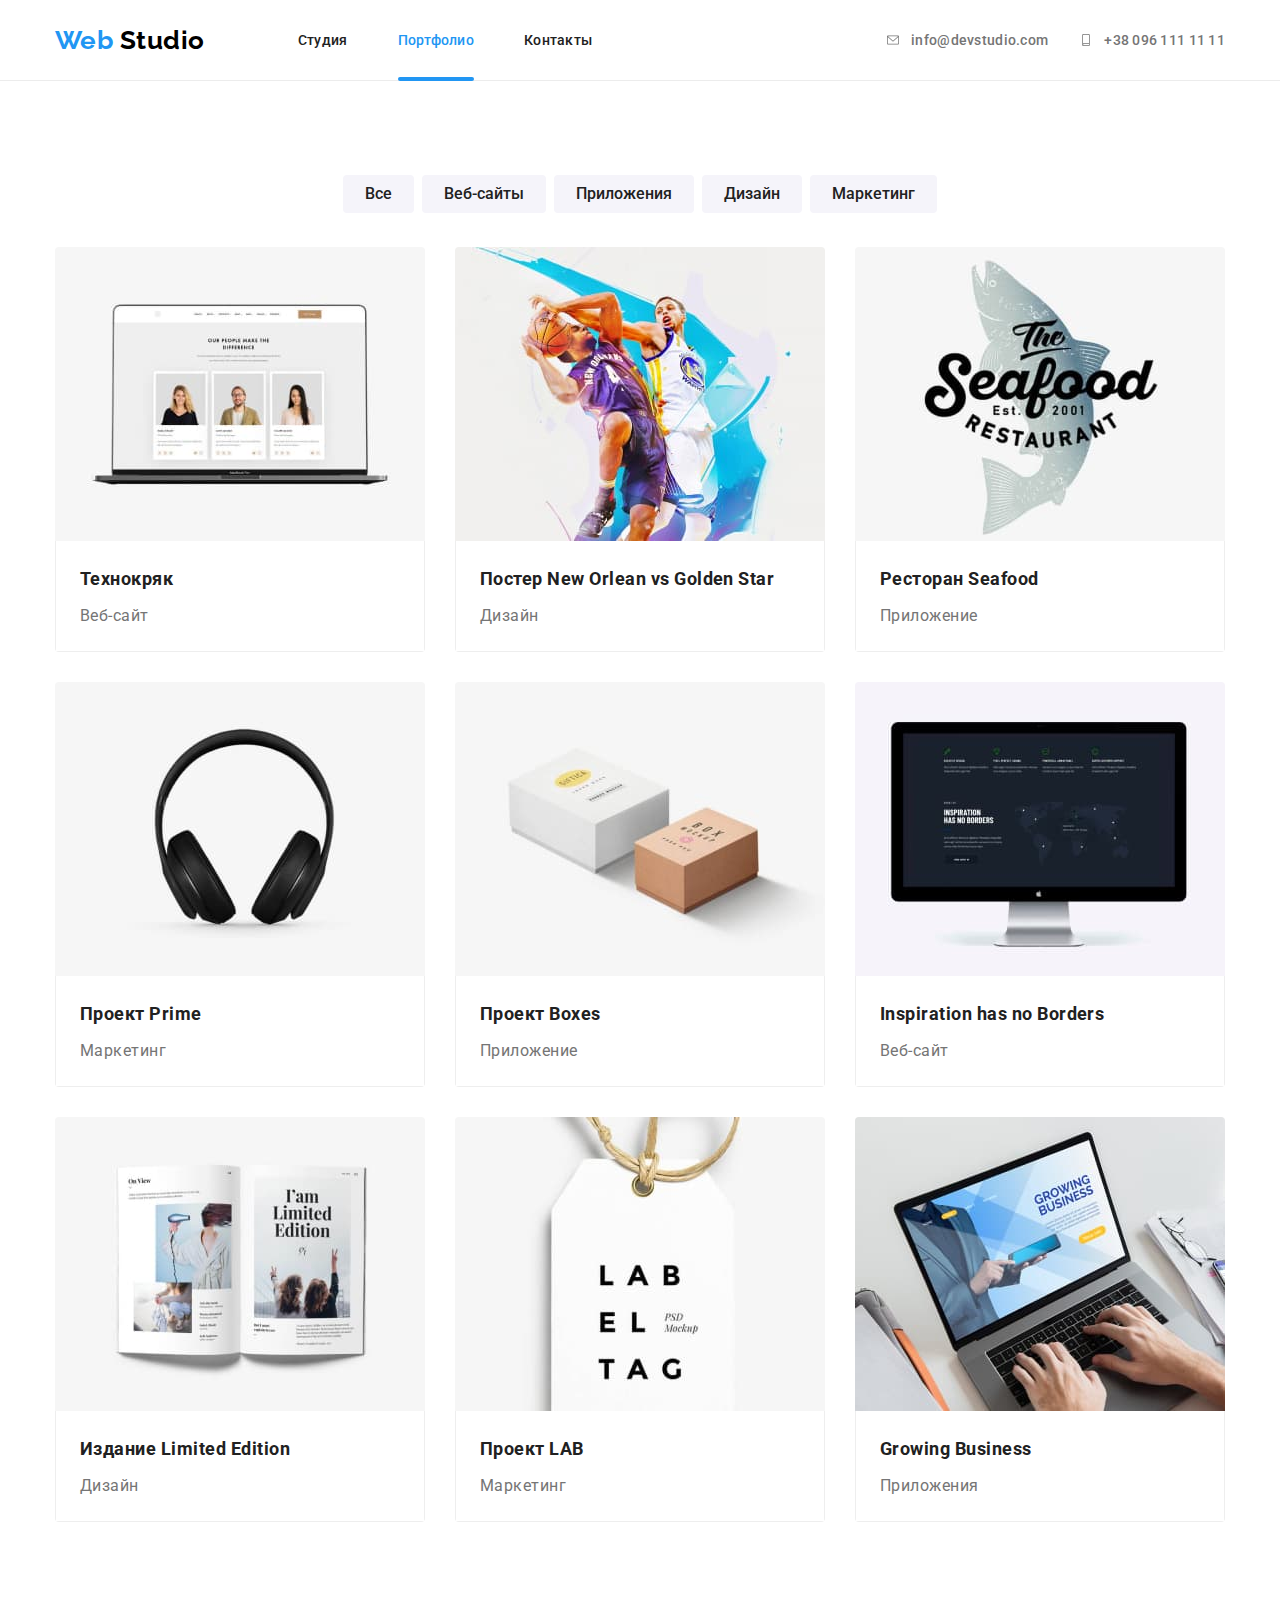
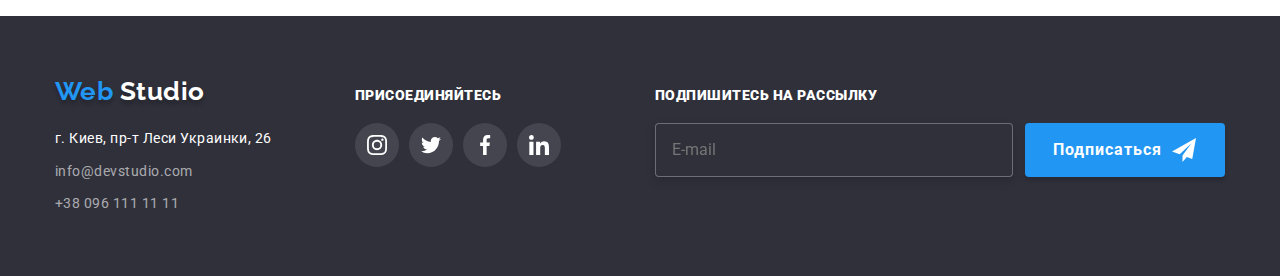
==== commit 976cfad0: "Adding overlay with description for portfolio cards and animation for…" ====
--- a/portfolio.html
+++ b/portfolio.html
@@ -256,7 +256,7 @@
 				</div>
 			</section>
 		</main>
-		<!--============= Footer ==============-->
+		<!--================== Footer ===================-->
 		<footer class="footer-section">
 			<div class="container footer-flexbox">
 				<div class="footer-information footer-flexbox">
@@ -266,7 +266,7 @@
 							Studio
 						</a>
 
-						<!---============ Address =============--->
+						<!---==================== Footer-Address =====================--->
 						<address class="footer-adress location-adress">
 							<p>г. Киев, пр-т Леси Украинки, 26</p>
 						</address>
@@ -274,13 +274,13 @@
 						<address class="footer-adress">
 							<ul class="footer-contacts list">
 								<li class="footer-contacts adress">
-									<a href="mailto:info@devstudio.com" target="_blank" rel="noopener noreferrer" class="link">
+									<a class="link" href="mailto:info@devstudio.com" target="_blank" rel="noopener noreferrer">
 										info@devstudio.com
 									</a>
 								</li>
 
 								<li class="footer-contacts adress">
-									<a href="tel:+380961111111" class="link">+38 096 111 11 11</a>
+									<a class="link" href="tel:+380961111111">+38 096 111 11 11</a>
 								</li>
 							</ul>
 						</address>
@@ -325,23 +325,37 @@
 						</ul>
 					</div>
 				</div>
-				<div>
-					<div class="footer-information form">
-						<label class="call-to-action" for="footer-input-size">
-							<b>подпишитесь на рассылку</b>
-						</label>
-
-						<form class="js-speaker-form">
-							<label for="mail"></label>
-							<input class="footer-input-size" type="email" name="mail" id="mail" />
-
-							<button class="footer-button" type="submit">Подписаться</button>
-							<br />
-						</form>
-					</div>
+
+				<!--========================== FORM ==========================-->
+				<!--==========================Footer FORM ==========================-->
+
+				<div class="footer-information form">
+					<label class="call-to-action" for="footer-input-size">
+						<b>подпишитесь на рассылку</b>
+					</label>
+
+					<form class="js-speaker-form" action="#" autocomplete="off">
+						<input
+							class="footer-input-size"
+							type="email"
+							name="mail"
+							id="footer-input-size"
+							placeholder="E-mail"
+							required
+							oninvalid="this.setCustomValidity('You will not pass!!! сначала заполни форму')"
+							oniput="this.setCustomValidity('You will not pass!!! сначала заполни форму')"
+						/>
+						<button class="footer-button" type="submit">
+							Подписаться
+							<svg class="footer-icon-submit" width="24" height="24">
+								<use href="./img/iconmoon/sprite.svg#icon-icon-send"></use>
+							</svg>
+						</button>
+					</form>
 				</div>
 			</div>
 		</footer>
+
 		<script src="./js/modal.js"></script>
 	</body>
 </html>
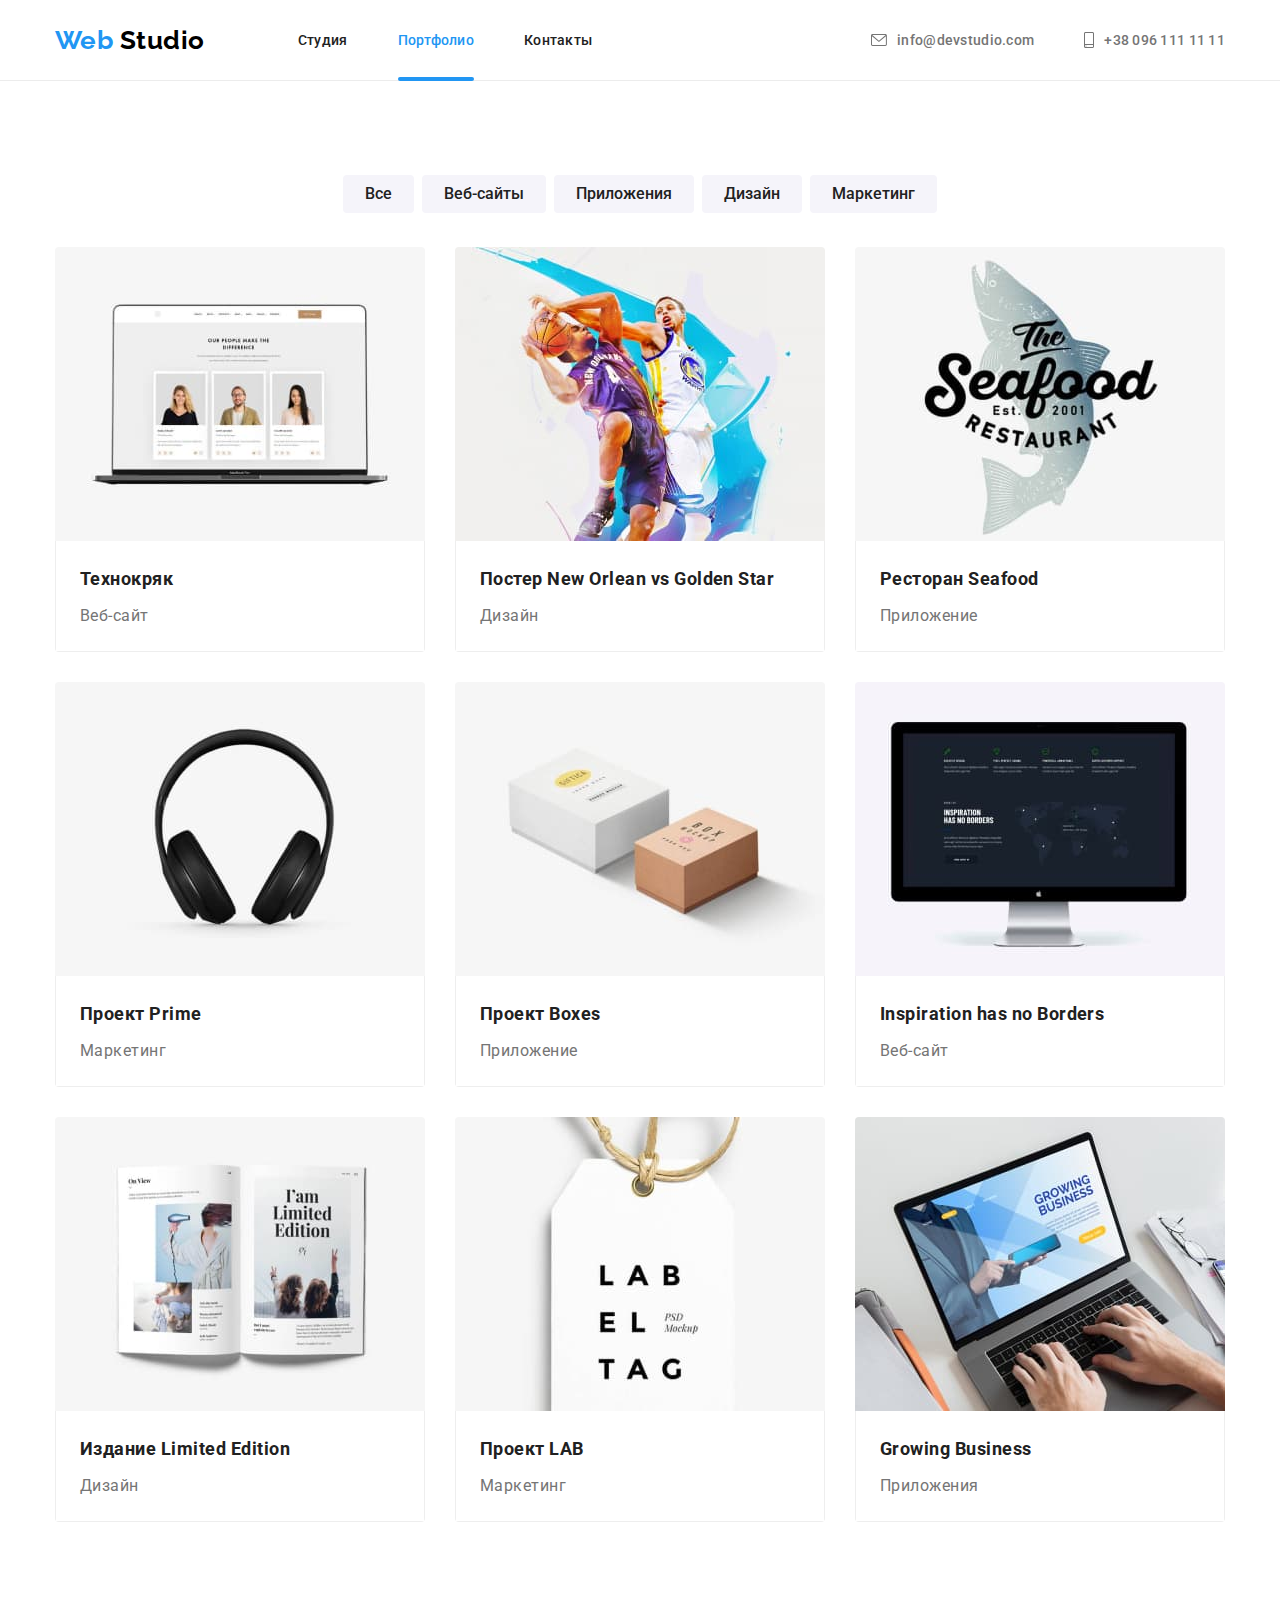
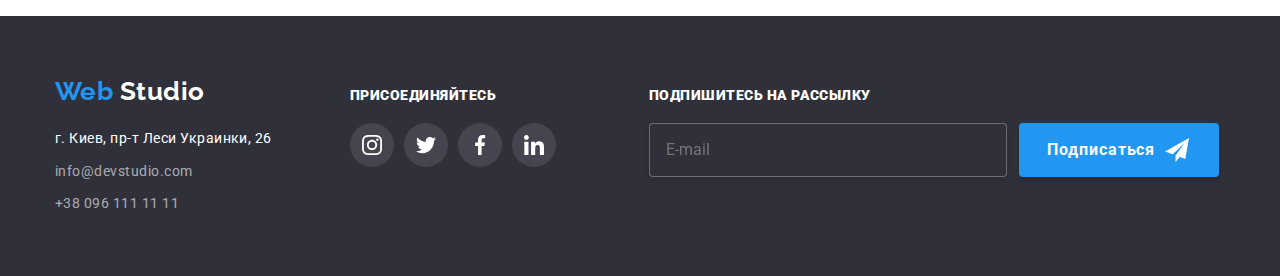
==== commit 896ebe6a: "Adding overlay with description for portfolio cards and animation for…" ====
--- a/portfolio.html
+++ b/portfolio.html
@@ -38,28 +38,25 @@
 					</ul>
 
 					<!---================== Contact ==================--->
-					<address class="address">
-						<ul class="address list">
-							<li class="address-item">
-								<!-- <img src="./img/nav-adress/envelope-hover.svg" alt="mailto" /> -->
-								<a href="mailto:info@devstudio.com" target="_blank" rel="noopener noreferrer" class="link">
-									<svg class="address-item-icon" width="16" height="12">
-										<use href="./img/iconmoon/sprite.svg#icon-envelope-hover"></use>
-									</svg>
-									info@devstudio.com
-								</a>
-							</li>
-							<li class="address-item">
-								<!-- <img src="./img/nav-adress/smartphone.svg" alt="phone" /> -->
-								<a href="tel:+380961111111" target="_blank" rel="noopener noreferrer" class="link">
-									<svg class="address-item-icon" width="16" height="12">
-										<use href="./img/iconmoon/sprite.svg#icon-smartphone"></use>
-									</svg>
-									+38 096 111 11 11
-								</a>
-							</li>
-						</ul>
-					</address>
+					<ul class="address">
+						<li class="address list">
+							<a href="mailto:info@devstudio.com" target="_blank" rel="noopener noreferrer" class="link">
+								<svg class="address-item-icon" width="16" height="12">
+									<use href="./img/iconmoon/sprite.svg#icon-envelope-hover"></use>
+								</svg>
+								info@devstudio.com
+							</a>
+						</li>
+
+						<li class="address list">
+							<a href="tel:+380961111111" target="_blank" rel="noopener noreferrer" class="link">
+								<svg class="address-item-icon" width="10" height="16">
+									<use href="./img/iconmoon/sprite.svg#icon-smartphone"></use>
+								</svg>
+								+38 096 111 11 11
+							</a>
+						</li>
+					</ul>
 				</nav>
 			</div>
 		</header>
@@ -256,76 +253,69 @@
 				</div>
 			</section>
 		</main>
-		<!--================== Footer ===================-->
+
+			<!--================== Footer ===================-->
 		<footer class="footer-section">
-			<div class="container footer-flexbox">
-				<div class="footer-information footer-flexbox">
-					<div class="footer-contacts-block">
-						<a href="index.html" class="footer-logo">
-							<span class="footer-logo-accent">Web</span>
-							Studio
-						</a>
-
-						<!---==================== Footer-Address =====================--->
-						<address class="footer-adress location-adress">
-							<p>г. Киев, пр-т Леси Украинки, 26</p>
-						</address>
-
-						<address class="footer-adress">
-							<ul class="footer-contacts list">
-								<li class="footer-contacts adress">
-									<a class="link" href="mailto:info@devstudio.com" target="_blank" rel="noopener noreferrer">
-										info@devstudio.com
-									</a>
-								</li>
-
-								<li class="footer-contacts adress">
-									<a class="link" href="tel:+380961111111">+38 096 111 11 11</a>
-								</li>
-							</ul>
-						</address>
-					</div>
-					<div class="footer-contacts-block">
-						<p class="call-to-action">
-							<b>присоединяйтесь</b>
-						</p>
-						<ul class="footer-contacts-social-link list">
-							<li class="footer-social-links-item">
-								<a href="" class="link">
-									<svg class="footer-social-links-item-icon" width="20" height="20">
-										<use href="./img/iconmoon/sprite.svg#icon-footer-instagram"></use>
-									</svg>
-									<!-- <img src="./img/footer-social-link/instagram.svg" alt="" /> -->
-								</a>
-							</li>
-							<li class="footer-social-links-item">
-								<a href="" class="link">
-									<svg class="footer-social-links-item-icon" width="20" height="20">
-										<use href="./img/iconmoon/sprite.svg#icon-footer-twitter"></use>
-									</svg>
-									<!-- <img src="./img/footer-social-link/twitter.svg" alt="" /> -->
-								</a>
-							</li>
-							<li class="footer-social-links-item">
-								<a href="" class="link">
-									<svg class="footer-social-links-item-icon" width="20" height="20">
-										<use href="./img/iconmoon/sprite.svg#icon-footer-facebook"></use>
-									</svg>
-									<!-- <img src="./img/footer-social-link/facebook.svg" alt="" /> -->
-								</a>
-							</li>
-							<li class="footer-social-links-item">
-								<a href="" class="link">
-									<svg class="footer-social-links-item-icon" width="20" height="20">
-										<use href="./img/iconmoon/sprite.svg#icon-footer-linkedin"></use>
-									</svg>
-									<!-- <img src="./img/footer-social-link/linkedin.svg" alt="" /> -->
-								</a>
-							</li>
-						</ul>
-					</div>
+			<div class="container footer-information footer-flexbox">
+				<div class="footer-contacts-block">
+					<a href="index.html" class="footer-logo">
+						<span class="footer-logo-accent">Web</span>
+						Studio
+					</a>
+
+					<!---============ Address =============--->
+					<address class="footer-adress">
+						<p>г. Киев, пр-т Леси Украинки, 26</p>
+					</address>
+
+					<ul class="footer-contacts list">
+						<li class="footer-contacts adress">
+							<a href="mailto:info@devstudio.com" target="_blank" rel="noopener noreferrer" class="link">
+								info@devstudio.com
+							</a>
+						</li>
+
+						<li class="footer-contacts adress">
+							<a href="tel:+380961111111" class="link">+38 096 111 11 11</a>
+						</li>
+					</ul>
 				</div>
-
+				<div class="footer-contacts-block join">
+					<p class="call-to-action">
+						<b>присоединяйтесь</b>
+					</p>
+					<ul class="footer-contacts-social-link list">
+						<li class="footer-social-links-item">
+							<a href="" class="link">
+								<svg class="footer-social-links-item-icon" width="20" height="20">
+									<use href="./img/iconmoon/sprite.svg#icon-footer-instagram"></use>
+								</svg>
+							</a>
+						</li>
+						<li class="footer-social-links-item">
+							<a href="" class="link">
+								<svg class="footer-social-links-item-icon" width="20" height="20">
+									<use href="./img/iconmoon/sprite.svg#icon-footer-twitter"></use>
+								</svg>
+							</a>
+						</li>
+						<li class="footer-social-links-item">
+							<a href="" class="link">
+								<svg class="footer-social-links-item-icon" width="20" height="20">
+									<use href="./img/iconmoon/sprite.svg#icon-footer-facebook"></use>
+								</svg>
+							</a>
+						</li>
+						<li class="footer-social-links-item">
+							<a href="" class="link">
+								<svg class="footer-social-links-item-icon" width="20" height="20">
+									<use href="./img/iconmoon/sprite.svg#icon-footer-linkedin"></use>
+								</svg>
+							</a>
+						</li>
+					</ul>
+				</div>
+				<div>
 				<!--========================== FORM ==========================-->
 				<!--==========================Footer FORM ==========================-->
 
--- a/css/style.css
+++ b/css/style.css
@@ -20,7 +20,6 @@
 	--footer-bg-color: #2f303a;
 	--accent-color: #2196f3;
 	--primary-icons-color: #afb1b8;
-	--card-set-gap: 20px;
 	--bg-overlay: rgba(47, 48, 58, 0.4);
 	--portfolio-card-shadow: 0px 1px 1px rgba(0, 0, 0, 0.12), 0px 4px 4px rgba(0, 0, 0, 0.06), 1px 4px 6px rgba(0, 0, 0, 0.16);
 	--transorm-color: color 250ms cubic-bezier(0.4, 0, 0.2, 1);
@@ -101,6 +100,7 @@
 	/* shadow btn */
 	animation-duration: 1000ms;
 	animation-iteration-count: 1;
+	transition: text-shadow 250ms cubic-bezier(0.4, 0, 0.2, 1)
 }
 
 .logo:hover {
@@ -184,9 +184,18 @@
 
 
 /* =====================Adress site=====================  */
+.address {
+	display: flex;
+	margin-left: auto;
+	margin-top: 0;
+	margin-bottom: 0;
+	padding-left: 0;
+}
+
 .address a {
-	display: inline-flex;
+	display: flex;
 	align-items: center;
+	justify-content: flex-end;
 	padding-top: 32px;
 	padding-bottom: 32px;
 
@@ -198,8 +207,8 @@
 	letter-spacing: 0.02em;
 	/* outline: 1px solid rgb(74, 165, 0); */
 	
-	transition: var(--transorm-color);
 	color: var(--primary-text-color);
+	transition: color 250ms cubic-bezier(0.4, 0, 0.2, 1);
 }
 
 .address-item-icon {
@@ -208,19 +217,12 @@
 	
 }
 
-
-.address {
-	display: flex;
-	margin-left: auto;
-}
-
-
-.address .list li:not(:last-child) {
-	margin-right: 30px;
-}
-
-.address-item .link:hover,
-.address-item .link:focus {
+.address li:not(:last-child) {
+	margin-right: 50px;
+}
+
+.address .link:hover,
+.address .link:focus {
 	color: var(--accent-color);
 	cursor: pointer;	
 }
@@ -462,19 +464,17 @@
 	position: relative;
 }
 
-.duties-solutions h3 {
+.duties-app {
 	font-style: normal;
 	font-weight: 700;
 	font-size: 14px;
 	line-height: 1.143;
 	text-align: center;
 	text-transform: uppercase;
-	
 	color: rgb(232, 230, 227);
-	background-color: rgba(40, 43, 44, 0.8);
-}
-
-.duties-solutions h3 {
+}
+
+.duties-approach {
 	position: absolute;
 	bottom: 0;
 	left: 0;
@@ -484,6 +484,10 @@
 	padding-bottom: 27px;
 	width: 100%;
 	height: 70px;
+	display: flex;
+	justify-content: center;
+	align-items: center;
+	background-color: rgba(40, 43, 44, 0.8);
 }
 
 /* ===================Our team==================== */
@@ -605,7 +609,6 @@
 	width: 44px;
 	height: 44px;
 	border-radius: 50px;
-	transition: 0.2s;
 }
 
 
@@ -635,7 +638,7 @@
 	height: 90px;
 	color: var(--primary-icons-color);
 	
-	transition: color 250ms cubic-bezier(0.4, 0, 0.2, 1);
+	transition: color 250ms cubic-bezier(0.4, 0, 0.2, 1), border 250ms cubic-bezier(0.4, 0, 0.2, 1);
 	border-radius: 4px;
 	border: 1px solid var(--primary-icons-color);
 }
@@ -671,6 +674,7 @@
 
 /* =====================Footer===================== */
 
+/* =====================Footer===================== */
 .footer-section {
 	padding-top: 60px;
 	padding-bottom: 60px;
@@ -679,24 +683,40 @@
 
 .footer-flexbox {
 	display: flex;
-	justify-content: space-between;
+	/* justify-content: space-between; */
 	align-items: baseline
 }
 
+.footer-contacts-block {
+	/* width: calc((100% - 30px) / 2); */
+}
+
+.footer-information:not(:last-child) {
+	margin-right: 93px;
+}
+.footer-contacts-block{
+	margin-right: 70px;
+}
+.footer-contacts-block.join {
+	margin-right: 93px;
+}
+.footer-information {
+	/* width: calc((100% - 30px) / 2); */
+}
+
+
 /* =====================Footer-contact-block===================== */
 
 .footer-contacts-block {
-	width: calc((100% - 30px) / 2);
+	/* width: calc((100% - 30px) / 2); */
 }
 
 .footer-information:not(:last-child) {
-	margin-right: 30px;
-}
-.footer-contacts-block:not(:last-child) {
-	margin-right: 30px;
-}
+	margin-right: 93px;
+}
+
 .footer-information {
-	width: calc((100% - 30px) / 2);
+	/* width: calc((100% - 30px) / 2); */
 }
 
 /* ====================Footer-input-size==================== */
@@ -785,20 +805,19 @@
 	font-size: 26px;
 	line-height: 1.192;
 	text-decoration: none;
-	margin-right: 85px;
+	margin-right: 75px;
 	margin-bottom: 20px;
 	/* identical to box height */
-	text-shadow: 0px 4px 4px rgba(0, 0, 0, 0.25);
+	transition: text-shadow 250ms cubic-bezier(0.4, 0, 0.2, 1);
 	color: var(--primary-white-color);
 }
 .footer-logo-accent {
-	
 	color: var(--accent-color);
 }
 
 .footer-logo:hover,
 .footer-logo:focus {
-	text-shadow: 0px 4px 4px var(--accent-color);
+	text-shadow: 0px 4px 4px var(--secondary-bg-color);
 }
 
 
@@ -823,7 +842,7 @@
 	height: 44px;
 	border-radius: 50%;
 
-	transition: color 250ms cubic-bezier(0.4, 0, 0.2, 1), background-color 250ms cubic-bezier(0.4, 0, 0.2, 1);
+	transition: background 250ms cubic-bezier(0.4, 0, 0.2, 1);
 
 	background: rgba(255, 255, 255, 0.1);
 	color: var(--primary-white-color);
